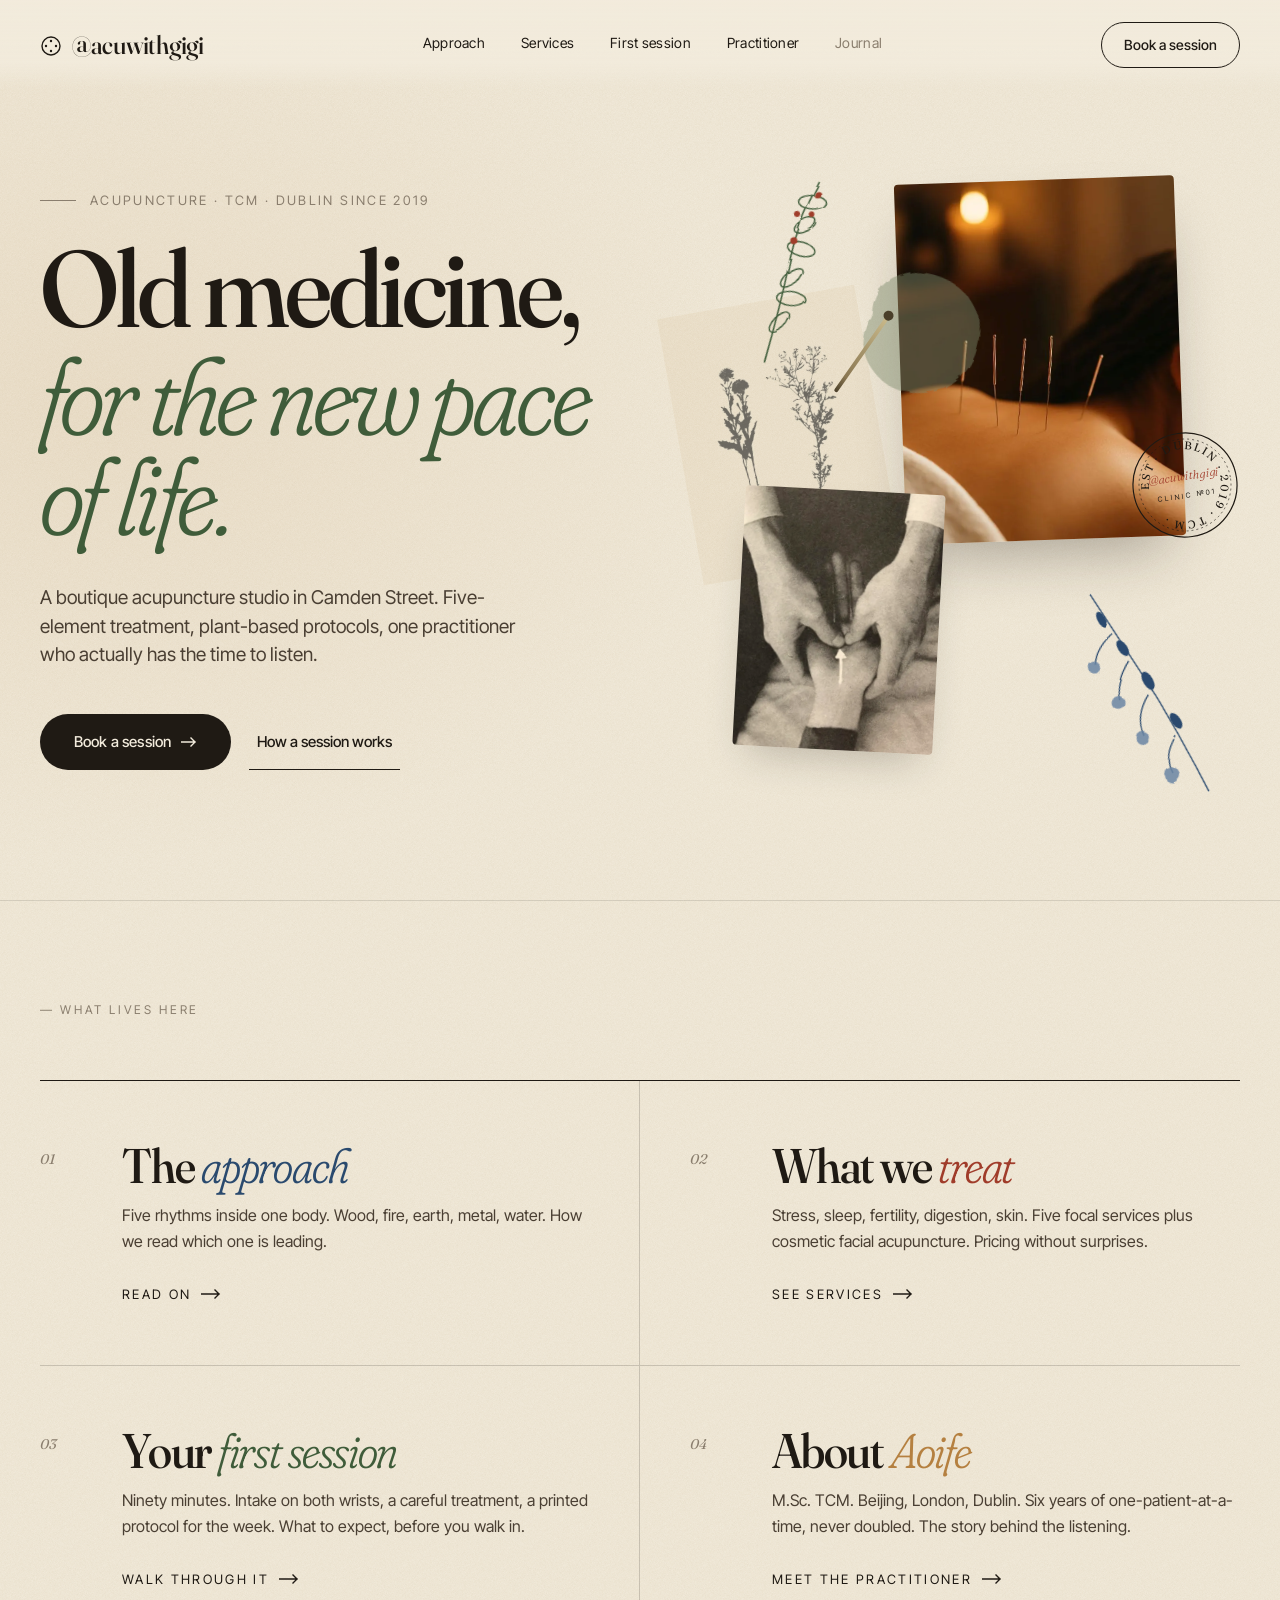
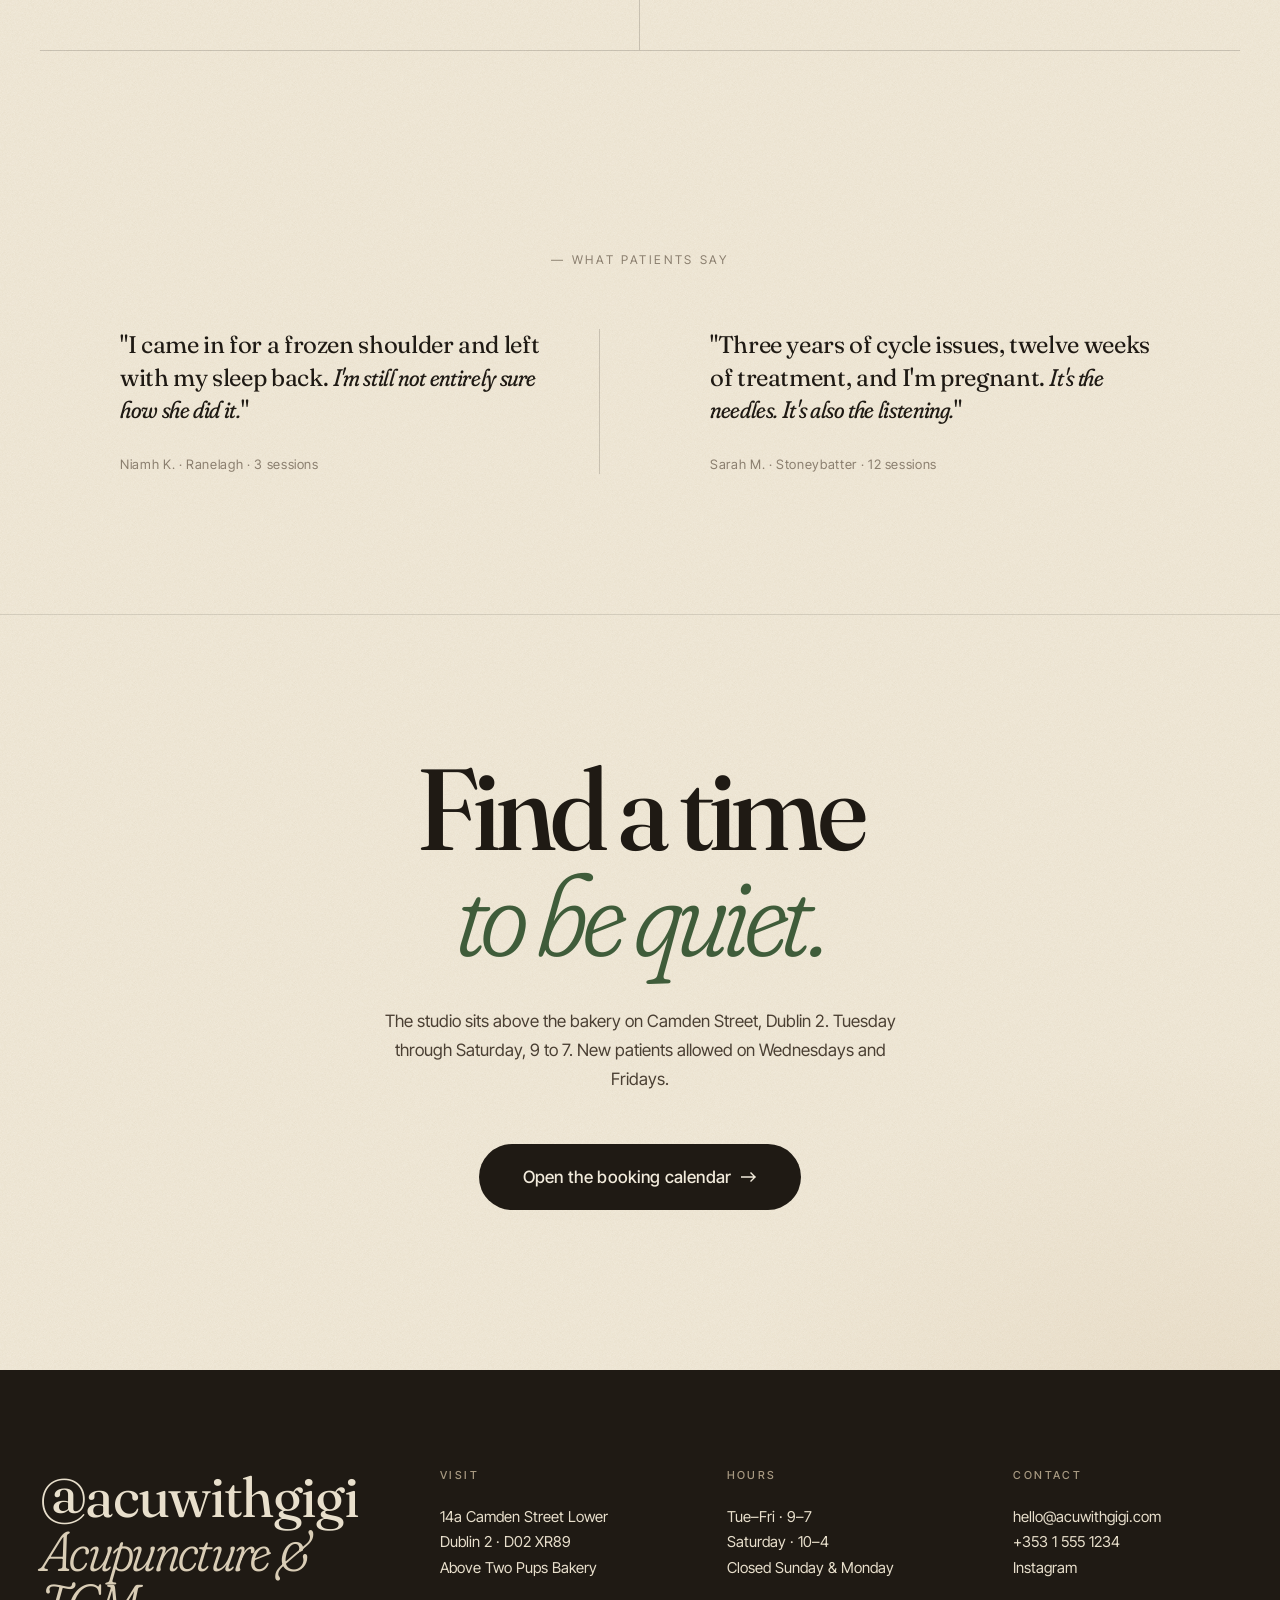
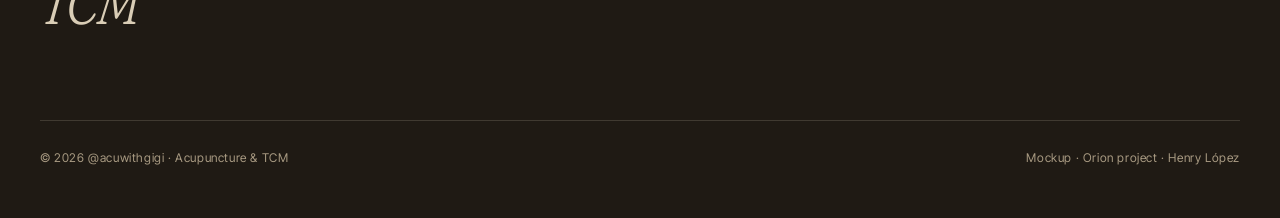
==== index.html @ 0f3b0092 "designed 9:16 reels for home: 10 composed slides (image-led hero, 1:1 stat, approach, 2 services, te" ====
<!DOCTYPE html>
<html lang="en">
<head>
<meta charset="UTF-8">
<meta name="viewport" content="width=device-width, initial-scale=1.0">
<title>@acuwithgigi — Acupuncture in Dublin</title>
<link rel="preconnect" href="https://fonts.googleapis.com">
<link rel="preconnect" href="https://fonts.gstatic.com" crossorigin>
<link href="https://fonts.googleapis.com/css2?family=Fraunces:ital,opsz,wght,SOFT@0,9..144,300..900,0..100;1,9..144,300..900,0..100&family=Inter+Tight:wght@300;400;500;600&display=swap" rel="stylesheet">
<link rel="stylesheet" href="styles.css">
<link rel="preload" as="image" href="img/hero-needles.jpg" fetchpriority="high">

<!-- SEO -->
<meta name="description" content="Boutique acupuncture and Traditional Chinese Medicine in Camden Street, Dublin 2. Five-element treatment, plant-based protocols, one practitioner. €110 first intake, €85 follow-up.">
<link rel="canonical" href="https://henrylopez-del.github.io/orion-acupuncture/">
<meta name="robots" content="index, follow, max-image-preview:large">
<meta name="author" content="Aoife Gallagher, M.Sc. TCM">
<meta name="theme-color" content="#F2EBDC">
<link rel="icon" type="image/svg+xml" href="favicon.svg">
<link rel="apple-touch-icon" href="favicon.svg">

<!-- Open Graph -->
<meta property="og:type" content="website">
<meta property="og:url" content="https://henrylopez-del.github.io/orion-acupuncture/">
<meta property="og:title" content="@acuwithgigi — Acupuncture in Dublin">
<meta property="og:description" content="Old medicine for the new pace of life. A boutique TCM studio in Camden Street, Dublin 2.">
<meta property="og:image" content="https://henrylopez-del.github.io/orion-acupuncture/img/hero-needles.jpg">
<meta property="og:image:alt" content="Acupuncture needles in a back, warm candlelight, Dublin studio">
<meta property="og:site_name" content="@acuwithgigi — Acupuncture & TCM Dublin">
<meta property="og:locale" content="en_IE">

<!-- Twitter -->
<meta name="twitter:card" content="summary_large_image">
<meta name="twitter:title" content="@acuwithgigi — Acupuncture in Dublin">
<meta name="twitter:description" content="Old medicine for the new pace of life. A boutique TCM studio in Camden Street, Dublin 2.">
<meta name="twitter:image" content="https://henrylopez-del.github.io/orion-acupuncture/img/hero-needles.jpg">

<!-- Geo -->
<meta name="geo.region" content="IE-L">
<meta name="geo.placename" content="Dublin, Ireland">
<meta name="geo.position" content="53.3346;-6.2654">
<meta name="ICBM" content="53.3346, -6.2654">

<!-- Structured Data: LocalBusiness -->
<script type="application/ld+json">
{"@context":"https://schema.org","@type":["MedicalBusiness","HealthAndBeautyBusiness"],"@id":"https://henrylopez-del.github.io/orion-acupuncture/#business","name":"@acuwithgigi — Acupuncture & TCM","alternateName":["acuwithgigi","Orion Acupuncture"],"description":"Boutique acupuncture and Traditional Chinese Medicine studio in Camden Street, Dublin 2. Five-element treatment, plant-based protocols, one practitioner.","url":"https://henrylopez-del.github.io/orion-acupuncture/","logo":"https://henrylopez-del.github.io/orion-acupuncture/favicon.svg","image":["https://henrylopez-del.github.io/orion-acupuncture/img/hero-needles.jpg","https://henrylopez-del.github.io/orion-acupuncture/img/hero-hands.jpg"],"telephone":"+35315551234","email":"hello@acuwithgigi.com","priceRange":"€€","currenciesAccepted":"EUR","paymentAccepted":["Cash","Credit Card","Insurance"],"medicalSpecialty":["Acupuncture","TraditionalChineseMedicine"],"address":{"@type":"PostalAddress","streetAddress":"14a Camden Street Lower","addressLocality":"Dublin","postalCode":"D02 XR89","addressRegion":"Leinster","addressCountry":"IE"},"geo":{"@type":"GeoCoordinates","latitude":53.3346,"longitude":-6.2654},"hasMap":"https://www.google.com/maps/place/Camden+Street+Lower,+Dublin/@53.3346,-6.2654,17z","areaServed":[{"@type":"City","name":"Dublin"},{"@type":"AdministrativeArea","name":"County Dublin"},{"@type":"Country","name":"Ireland"}],"openingHoursSpecification":[{"@type":"OpeningHoursSpecification","dayOfWeek":["Tuesday","Wednesday","Thursday","Friday"],"opens":"09:00","closes":"19:00"},{"@type":"OpeningHoursSpecification","dayOfWeek":"Saturday","opens":"10:00","closes":"16:00"}],"founder":{"@type":"Person","name":"Aoife Gallagher","jobTitle":"Acupuncturist","honorificSuffix":"M.Sc. TCM"},"employee":{"@type":"Person","name":"Aoife Gallagher","honorificSuffix":"M.Sc. TCM"},"sameAs":["https://instagram.com/acuwithgigi"],"potentialAction":{"@type":"ReserveAction","target":"https://henrylopez-del.github.io/orion-acupuncture/book.html","name":"Book a session"},"hasOfferCatalog":{"@type":"OfferCatalog","name":"Acupuncture services","itemListElement":[{"@type":"Offer","itemOffered":{"@type":"Service","name":"First intake (90 min)","serviceType":"Acupuncture intake"},"price":"110","priceCurrency":"EUR"},{"@type":"Offer","itemOffered":{"@type":"Service","name":"Follow-up acupuncture (45 min)","serviceType":"Acupuncture"},"price":"85","priceCurrency":"EUR"},{"@type":"Offer","itemOffered":{"@type":"Service","name":"Fertility support (60 min)","serviceType":"Acupuncture - fertility"},"price":"95","priceCurrency":"EUR"},{"@type":"Offer","itemOffered":{"@type":"Service","name":"Facial rejuvenation (75 min)","serviceType":"Cosmetic acupuncture"},"price":"120","priceCurrency":"EUR"}]},"knowsLanguage":["en","ga","zh"]}
</script>

<!-- Structured Data: WebSite -->
<script type="application/ld+json">
{"@context":"https://schema.org","@type":"WebSite","@id":"https://henrylopez-del.github.io/orion-acupuncture/#website","url":"https://henrylopez-del.github.io/orion-acupuncture/","name":"@acuwithgigi","publisher":{"@id":"https://henrylopez-del.github.io/orion-acupuncture/#business"},"inLanguage":"en-IE"}
</script>
</head>
<body>

<svg width="0" height="0" style="position:absolute">
  <defs>
    <filter id="rough">
      <feTurbulence type="fractalNoise" baseFrequency="0.04" numOctaves="2" seed="2"/>
      <feDisplacementMap in="SourceGraphic" scale="3"/>
    </filter>
    <filter id="paint">
      <feTurbulence type="fractalNoise" baseFrequency="0.06" numOctaves="2" seed="5"/>
      <feDisplacementMap in="SourceGraphic" scale="5"/>
    </filter>
  </defs>
</svg>

<nav class="top">
  <a href="index.html" class="brand">
    <svg class="brand-mark" viewBox="0 0 22 22">
      <circle cx="11" cy="11" r="9" fill="none" stroke="#1F1A14" stroke-width="1.4"/>
      <circle cx="11" cy="6" r="1.2" fill="#1F1A14"/>
      <circle cx="16" cy="11" r="1.2" fill="#1F1A14"/>
      <circle cx="11" cy="16" r="1.2" fill="#1F1A14"/>
      <circle cx="6" cy="11" r="1.2" fill="#1F1A14"/>
    </svg>
    @acuwithgigi
  </a>
  <div class="links">
    <a href="approach.html">Approach</a>
    <a href="services.html">Services</a>
    <a href="first-session.html">First session</a>
    <a href="practitioner.html">Practitioner</a>
    <a href="#" class="muted">Journal</a>
  </div>
  <a href="book.html" class="btn-book">Book a session</a>
</nav>


<div class="tiktok-container">

<!-- =============================================
     MOBILE REELS: designed 9:16 slides
     ============================================= -->
<div class="reels-mobile">

  <!-- Reel 1 · Hero image-led -->
  <section class="reel reel-image" style="background-image: url('img/hero-needles.webp');">
    <div class="reel-meta">Acupuncture · TCM · Dublin</div>
    <h1>Old medicine, <em>for the new pace of life.</em></h1>
    <p>A boutique acupuncture studio in Camden Street. One practitioner, one patient at a time.</p>
    <a href="book.html" class="reel-cta">Book a session
      <svg width="14" height="10" viewBox="0 0 14 10"><path d="M0 5h12M8 1l4 4-4 4" stroke="currentColor" stroke-width="1.4" fill="none" stroke-linecap="square"/></svg>
    </a>
    <div class="reel-hint">⌄</div>
  </section>

  <!-- Reel 2 · Promise stat -->
  <section class="reel reel-paper center reel-stat">
    <div class="reel-meta">— The promise</div>
    <div class="stat-num">1:1</div>
    <h2>One patient. <em>One room. One practitioner.</em></h2>
    <p>Forty-five minutes per session, never doubled. Never overbooked.</p>
    <div class="reel-hint">⌄</div>
  </section>

  <!-- Reel 3 · Approach intro -->
  <section class="reel reel-paper center">
    <div class="reel-meta">— The approach</div>
    <h2>Five rhythms <em>inside one body.</em></h2>
    <p>Wood, fire, earth, metal, water. We listen for which one is leading, then choose the points that move it back.</p>
    <a href="approach.html" class="reel-link">Read the approach
      <svg width="14" height="10" viewBox="0 0 14 10"><path d="M0 5h12M8 1l4 4-4 4" stroke="currentColor" stroke-width="1.4" fill="none" stroke-linecap="square"/></svg>
    </a>
    <div class="reel-hint">⌄</div>
  </section>

  <!-- Reel 4 · Service Wood -->
  <section class="reel reel-service wood">
    <svg class="svc-icon" viewBox="0 0 100 100">
      <g stroke="#3F5C3A" stroke-width="1.6" fill="none">
        <path d="M50 92 L50 30"/>
        <path d="M50 65 Q35 55 25 60"/>
        <path d="M50 52 Q68 42 78 48"/>
        <path d="M50 40 Q35 30 28 22"/>
      </g>
      <g fill="#3F5C3A" opacity="0.85">
        <ellipse cx="28" cy="60" rx="11" ry="5" transform="rotate(-20 28 60)"/>
        <ellipse cx="76" cy="48" rx="12" ry="6" transform="rotate(25 76 48)"/>
        <ellipse cx="28" cy="20" rx="10" ry="5" transform="rotate(-35 28 20)"/>
      </g>
    </svg>
    <div class="reel-meta">Wood · Liver Qi</div>
    <h2>Stress & sleep, <em>unstuck.</em></h2>
    <p>When the liver's qi is stuck, the whole week feels stuck. We unblock it through scalp, hands, and the inside of the calves.</p>
    <a href="services.html" class="reel-link">All services
      <svg width="14" height="10" viewBox="0 0 14 10"><path d="M0 5h12M8 1l4 4-4 4" stroke="currentColor" stroke-width="1.4" fill="none" stroke-linecap="square"/></svg>
    </a>
    <div class="reel-hint">⌄</div>
  </section>

  <!-- Reel 5 · Service Water -->
  <section class="reel reel-service water">
    <svg class="svc-icon" viewBox="0 0 100 100">
      <path d="M5 38 Q22 22 38 38 T70 38 T98 38" stroke="#2A4A6E" stroke-width="3" fill="none" stroke-linecap="round"/>
      <path d="M5 54 Q22 38 38 54 T70 54 T98 54" stroke="#6B85A4" stroke-width="2.6" fill="none" stroke-linecap="round"/>
      <path d="M5 70 Q22 54 38 70 T70 70 T98 70" stroke="#2A4A6E" stroke-width="2.2" fill="none" stroke-linecap="round" opacity="0.55"/>
    </svg>
    <div class="reel-meta">Water · Kidney Essence</div>
    <h2>Cycles & <em>fertility.</em></h2>
    <p>Weekly sessions across three cycles. Basal temperature tracking, printed nourishment protocol. Used by IVF clinics across Dublin.</p>
    <a href="services.html" class="reel-link">All services
      <svg width="14" height="10" viewBox="0 0 14 10"><path d="M0 5h12M8 1l4 4-4 4" stroke="currentColor" stroke-width="1.4" fill="none" stroke-linecap="square"/></svg>
    </a>
    <div class="reel-hint">⌄</div>
  </section>

  <!-- Reel 6 · Testimonial pull-quote -->
  <section class="reel reel-paper reel-quote">
    <div class="reel-meta">— What patients say</div>
    <div class="quote-mark">"</div>
    <blockquote>Three years of cycle issues, twelve weeks of treatment, <em>and I'm pregnant.</em></blockquote>
    <div class="attribution">Sarah M. · Stoneybatter · 12 sessions</div>
    <div class="reel-hint">⌄</div>
  </section>

  <!-- Reel 7 · Studio image -->
  <section class="reel reel-image" style="background-image: url('img/treatment-room.webp');">
    <div class="reel-meta">The studio</div>
    <h2>Camden Street, <em>Dublin 2.</em></h2>
    <p>One room. Warm light. Soft linen. The room is part of the treatment.</p>
    <a href="first-session.html" class="reel-cta">What to expect
      <svg width="14" height="10" viewBox="0 0 14 10"><path d="M0 5h12M8 1l4 4-4 4" stroke="currentColor" stroke-width="1.4" fill="none" stroke-linecap="square"/></svg>
    </a>
    <div class="reel-hint">⌄</div>
  </section>

  <!-- Reel 8 · Practitioner -->
  <section class="reel reel-image" style="background-image: url('img/hero-hands.webp');">
    <div class="reel-meta">The practitioner</div>
    <h2>Aoife Gallagher, <em>M.Sc. TCM.</em></h2>
    <p>Beijing, London, Dublin. Practising since 2019. A background in nursing before all of it.</p>
    <a href="practitioner.html" class="reel-cta">Meet Aoife
      <svg width="14" height="10" viewBox="0 0 14 10"><path d="M0 5h12M8 1l4 4-4 4" stroke="currentColor" stroke-width="1.4" fill="none" stroke-linecap="square"/></svg>
    </a>
    <div class="reel-hint">⌄</div>
  </section>

  <!-- Reel 9 · Book CTA -->
  <section class="reel reel-paper reel-book">
    <div class="reel-meta">Book</div>
    <h2>Find a time <em>to be quiet.</em></h2>
    <p>New patients on Wednesdays and Fridays. Reply within 24 hours.</p>
    <a href="book.html" class="reel-cta">Open the booking
      <svg width="14" height="10" viewBox="0 0 14 10"><path d="M0 5h12M8 1l4 4-4 4" stroke="currentColor" stroke-width="1.4" fill="none" stroke-linecap="square"/></svg>
    </a>
    <div class="reel-hint">⌄</div>
  </section>

  <!-- Reel 10 · Footer info -->
  <section class="reel reel-footer">
    <div>
      <div class="reel-meta">@acuwithgigi</div>
      <h2>Acupuncture <em>& TCM.</em></h2>
    </div>
    <div class="foot-info">
      <strong>Visit</strong>
      14a Camden Street Lower<br>Dublin 2 · D02 XR89
      <strong>Hours</strong>
      Tue–Fri 9–7 · Sat 10–4
      <strong>Contact</strong>
      hello@acuwithgigi.com<br>+353 1 555 1234
      <div class="foot-credit">© 2026 @acuwithgigi · Mockup · Orion project</div>
    </div>
  </section>

</div>
<!-- =============================================
     DESKTOP FLOW: original sections
     ============================================= -->
<div class="desktop-flow">

<!-- HERO -->
<section class="hero">
  <div class="wrap">
    <div class="hero-grid">
      <div class="hero-text">
        <div class="hero-eyebrow">Acupuncture · TCM · Dublin since 2019</div>
        <h1>
          Old medicine,
          <span class="line2">for the new pace of life.</span>
        </h1>
        <p class="hero-sub">A boutique acupuncture studio in Camden Street. Five-element treatment, plant-based protocols, one practitioner who actually has the time to listen.</p>
        <div class="hero-ctas">
          <a href="book.html" class="btn-primary">
            Book a session
            <svg width="16" height="10" viewBox="0 0 16 10"><path d="M0 5h14M10 1l4 4-4 4" stroke="currentColor" stroke-width="1.4" fill="none" stroke-linecap="square"/></svg>
          </a>
          <a href="first-session.html" class="btn-ghost">How a session works</a>
        </div>
      </div>

      <div class="collage">
        <div class="deco-img pressed-flowers" style="top: 20%; left: -40px; width: 200px; height: 270px; transform: rotate(-10deg); opacity: 0.55;"></div>
        <svg class="botanic-1" viewBox="0 0 180 200">
          <g stroke="#3F5C3A" stroke-width="1.4" fill="none" filter="url(#rough)">
            <path d="M30 190 Q60 140 80 100 Q100 60 130 30" stroke-width="1.6"/>
            <ellipse cx="55" cy="155" rx="13" ry="6" transform="rotate(-30 55 155)"/>
            <ellipse cx="72" cy="135" rx="14" ry="7" transform="rotate(20 72 135)"/>
            <ellipse cx="78" cy="115" rx="13" ry="6" transform="rotate(-25 78 115)"/>
            <ellipse cx="95" cy="90" rx="14" ry="7" transform="rotate(30 95 90)"/>
            <ellipse cx="105" cy="68" rx="12" ry="6" transform="rotate(-15 105 68)"/>
            <ellipse cx="118" cy="48" rx="14" ry="7" transform="rotate(20 118 48)"/>
          </g>
          <g fill="#A03C2A" filter="url(#rough)">
            <circle cx="90" cy="80" r="3.5"/>
            <circle cx="100" cy="55" r="3"/>
            <circle cx="125" cy="42" r="3.5"/>
            <circle cx="115" cy="60" r="2.8"/>
          </g>
        </svg>

        <div class="collage-tile photo-1"></div>
        <div class="needle-1"></div>

        <svg style="position:absolute; top:60px; right:230px; width:180px; height:180px; z-index:2; transform:rotate(15deg)" viewBox="0 0 180 180">
          <g filter="url(#paint)">
            <path d="M40 90 Q30 50 70 35 Q120 25 145 65 Q160 110 130 140 Q90 165 60 145 Q30 125 40 90Z" fill="#7C8A6E" opacity="0.45"/>
          </g>
        </svg>

        <div class="collage-tile photo-2"></div>

        <svg class="stamp" viewBox="0 0 110 110">
          <circle cx="55" cy="55" r="52" fill="none" stroke="#1F1A14" stroke-width="1.2"/>
          <circle cx="55" cy="55" r="46" fill="none" stroke="#1F1A14" stroke-width="0.6" stroke-dasharray="2 3"/>
          <text font-family="Fraunces, serif" font-size="11" fill="#1F1A14" letter-spacing="2">
            <textPath href="#circ" startOffset="0">EST · DUBLIN · 2019 · TCM ·</textPath>
          </text>
          <defs><path id="circ" d="M 55 55 m -36 0 a 36 36 0 1 1 72 0 a 36 36 0 1 1 -72 0"/></defs>
          <text x="55" y="50" text-anchor="middle" font-family="Fraunces, serif" font-style="italic" font-size="12" font-weight="300" fill="#A03C2A">@acuwithgigi</text>
          <text x="55" y="68" text-anchor="middle" font-family="Inter Tight, sans-serif" font-size="7" letter-spacing="2" fill="#1F1A14">CLINIC №01</text>
        </svg>

        <svg class="botanic-2" viewBox="0 0 220 200">
          <g stroke="#2A4A6E" stroke-width="1.3" fill="none" filter="url(#rough)">
            <path d="M20 30 Q60 60 100 90 Q140 120 200 175"/>
            <path d="M55 60 Q45 80 50 95"/>
            <path d="M80 80 Q75 105 85 120"/>
            <path d="M110 105 Q105 130 120 145"/>
            <path d="M150 135 Q145 158 160 170"/>
          </g>
          <g fill="#6B85A4" filter="url(#paint)" opacity="0.85">
            <circle cx="50" cy="98" r="6"/>
            <circle cx="85" cy="123" r="7"/>
            <circle cx="120" cy="148" r="6.5"/>
            <circle cx="160" cy="172" r="7.5"/>
          </g>
          <g fill="#2A4A6E" filter="url(#rough)">
            <ellipse cx="40" cy="50" rx="8" ry="4" transform="rotate(40 40 50)"/>
            <ellipse cx="70" cy="70" rx="9" ry="4.5" transform="rotate(35 70 70)"/>
            <ellipse cx="105" cy="92" rx="10" ry="5" transform="rotate(40 105 92)"/>
            <ellipse cx="145" cy="120" rx="9" ry="4.5" transform="rotate(35 145 120)"/>
          </g>
        </svg>
      </div>
    </div>
  </div>
</section>

<!-- SECTION TEASERS -->
<section class="teasers">
  <div class="wrap">
    <div class="teaser-label">— What lives here</div>
    <div class="teaser-grid">

      <a href="approach.html" class="teaser">
        <div class="teaser-num">01</div>
        <div class="teaser-body">
          <h3 class="teaser-title">The <em>approach</em></h3>
          <p class="teaser-desc">Five rhythms inside one body. Wood, fire, earth, metal, water. How we read which one is leading.</p>
          <span class="teaser-link">Read on <svg class="teaser-arrow" width="20" height="10" viewBox="0 0 20 10"><path d="M0 5h18M14 1l4 4-4 4" stroke="currentColor" stroke-width="1.4" fill="none" stroke-linecap="square"/></svg></span>
        </div>
      </a>

      <a href="services.html" class="teaser">
        <div class="teaser-num">02</div>
        <div class="teaser-body">
          <h3 class="teaser-title">What we <em>treat</em></h3>
          <p class="teaser-desc">Stress, sleep, fertility, digestion, skin. Five focal services plus cosmetic facial acupuncture. Pricing without surprises.</p>
          <span class="teaser-link">See services <svg class="teaser-arrow" width="20" height="10" viewBox="0 0 20 10"><path d="M0 5h18M14 1l4 4-4 4" stroke="currentColor" stroke-width="1.4" fill="none" stroke-linecap="square"/></svg></span>
        </div>
      </a>

      <a href="first-session.html" class="teaser">
        <div class="teaser-num">03</div>
        <div class="teaser-body">
          <h3 class="teaser-title">Your <em>first session</em></h3>
          <p class="teaser-desc">Ninety minutes. Intake on both wrists, a careful treatment, a printed protocol for the week. What to expect, before you walk in.</p>
          <span class="teaser-link">Walk through it <svg class="teaser-arrow" width="20" height="10" viewBox="0 0 20 10"><path d="M0 5h18M14 1l4 4-4 4" stroke="currentColor" stroke-width="1.4" fill="none" stroke-linecap="square"/></svg></span>
        </div>
      </a>

      <a href="practitioner.html" class="teaser">
        <div class="teaser-num">04</div>
        <div class="teaser-body">
          <h3 class="teaser-title">About <em>Aoife</em></h3>
          <p class="teaser-desc">M.Sc. TCM. Beijing, London, Dublin. Six years of one-patient-at-a-time, never doubled. The story behind the listening.</p>
          <span class="teaser-link">Meet the practitioner <svg class="teaser-arrow" width="20" height="10" viewBox="0 0 20 10"><path d="M0 5h18M14 1l4 4-4 4" stroke="currentColor" stroke-width="1.4" fill="none" stroke-linecap="square"/></svg></span>
        </div>
      </a>

    </div>
  </div>
</section>

<!-- TESTIMONIALS -->
<section class="testimonials">
  <div class="wrap">
    <div class="test-label">— What patients say</div>
    <div class="test-grid">
      <div class="test-card">
        <p class="test-quote">"I came in for a frozen shoulder and left with my sleep back. <em>I'm still not entirely sure how she did it.</em>"</p>
        <p class="test-attr">Niamh K. · Ranelagh · 3 sessions</p>
      </div>
      <div class="test-card">
        <p class="test-quote">"Three years of cycle issues, twelve weeks of treatment, and I'm pregnant. <em>It's the needles. It's also the listening.</em>"</p>
        <p class="test-attr">Sarah M. · Stoneybatter · 12 sessions</p>
      </div>
    </div>
  </div>
</section>

<!-- BOOK -->
<section class="book with-border">
  <div class="wrap">
    <h2>
      Find a time
      <em>to be quiet.</em>
    </h2>
    <p class="book-details">The studio sits above the bakery on Camden Street, Dublin 2. Tuesday through Saturday, 9 to 7. New patients allowed on Wednesdays and Fridays.</p>
    <a href="book.html" class="btn-primary">
      Open the booking calendar
      <svg width="16" height="10" viewBox="0 0 16 10"><path d="M0 5h14M10 1l4 4-4 4" stroke="currentColor" stroke-width="1.4" fill="none" stroke-linecap="square"/></svg>
    </a>
  </div>
</section>

<!-- FOOTER -->
<footer>
  <div class="wrap">
    <div class="foot-grid">
      <div class="foot-brand">
        @acuwithgigi
        <em>Acupuncture & TCM</em>
      </div>
      <div class="foot-col">
        <h4>Visit</h4>
        <p>14a Camden Street Lower<br>Dublin 2 · D02 XR89<br>Above Two Pups Bakery</p>
      </div>
      <div class="foot-col">
        <h4>Hours</h4>
        <p>Tue–Fri · 9–7<br>Saturday · 10–4<br>Closed Sunday & Monday</p>
      </div>
      <div class="foot-col">
        <h4>Contact</h4>
        <a href="mailto:hello@acuwithgigi.com">hello@acuwithgigi.com</a>
        <a href="tel:+353015551234">+353 1 555 1234</a>
        <a href="#">Instagram</a>
      </div>
    </div>
    <div class="foot-bottom">
      <span>© 2026 @acuwithgigi · Acupuncture & TCM</span>
      <span>Mockup · Orion project · Henry López</span>
    </div>
  </div>
</footer>

</div><!-- /.desktop-flow -->
</div><!-- /.tiktok-container -->
<div class="nav-dots" aria-hidden="true"></div>

<script src="reels.js" defer></script>
</body>
</html>
---- styles.css ----
:root {
  --paper: #F2EBDC;
  --paper-deep: #E8DFCC;
  --ink: #1F1A14;
  --text: #4A3F33;
  --muted: #8A7E6E;
  --wood: #3F5C3A;
  --wood-soft: #7C8A6E;
  --fire: #A03C2A;
  --fire-soft: #C9745E;
  --earth: #B58040;
  --earth-soft: #D4A872;
  --metal: #D9CDB6;
  --metal-deep: #A89A82;
  --water: #2A4A6E;
  --water-soft: #6B85A4;
  --line: #2F261C;
  --serif: 'Fraunces', 'Georgia', serif;
  --sans: 'Inter Tight', system-ui, sans-serif;
}

* { box-sizing: border-box; margin: 0; padding: 0; }
html { scroll-behavior: smooth; }

body {
  font-family: var(--sans);
  font-weight: 400;
  color: var(--text);
  background-color: var(--paper);
  background-image:
    radial-gradient(ellipse 1000px 700px at 8% 12%, rgba(181,128,64,0.10), transparent 65%),
    radial-gradient(ellipse 800px 600px at 95% 88%, rgba(168,123,67,0.08), transparent 60%),
    url("data:image/svg+xml,%3Csvg viewBox='0 0 400 400' xmlns='http://www.w3.org/2000/svg'%3E%3Cfilter id='nm'%3E%3CfeTurbulence type='fractalNoise' baseFrequency='1.2' numOctaves='2' stitchTiles='stitch' seed='4'/%3E%3CfeColorMatrix values='0 0 0 0 0.6 0 0 0 0 0.5 0 0 0 0 0.32 0 0 0 0.25 0'/%3E%3C/filter%3E%3Crect width='100%25' height='100%25' filter='url(%23nm)'/%3E%3C/svg%3E");
  background-attachment: scroll, scroll, scroll;
  background-size: 100% 100%, 100% 100%, 300px 300px;
  background-repeat: no-repeat, no-repeat, repeat;
  line-height: 1.55;
  font-size: 16px;
  overflow-x: hidden;
}

h1, h2, h3, h4 {
  font-family: var(--serif);
  font-variation-settings: "opsz" 144, "SOFT" 30;
  color: var(--ink);
  font-weight: 500;
  line-height: 1.02;
  letter-spacing: -0.02em;
}

.italic-serif {
  font-style: italic;
  font-variation-settings: "opsz" 144, "SOFT" 80;
  font-weight: 400;
}

p { color: var(--text); }
a { color: inherit; text-decoration: none; }

.wrap {
  width: 100%;
  max-width: 1340px;
  margin: 0 auto;
  padding: 0 40px;
}

/* ============ NAV ============ */
nav.top {
  position: fixed;
  top: 0; left: 0; right: 0;
  z-index: 100;
  padding: 22px 40px;
  display: flex;
  justify-content: space-between;
  align-items: center;
  background: linear-gradient(to bottom, rgba(242,235,220,0.96) 0%, rgba(242,235,220,0.88) 70%, rgba(242,235,220,0) 100%);
}
.brand {
  font-family: var(--serif);
  font-variation-settings: "opsz" 144, "SOFT" 0;
  font-size: 26px;
  font-weight: 500;
  color: var(--ink);
  letter-spacing: -0.01em;
  display: flex;
  align-items: center;
  gap: 10px;
}
.brand-mark { width: 22px; height: 22px; display: inline-block; position: relative; top: 1px; }

nav.top .links {
  display: flex;
  gap: 36px;
  font-size: 14px;
  font-weight: 400;
  letter-spacing: 0.02em;
  color: var(--ink);
}
nav.top .links a { position: relative; padding-bottom: 4px; transition: color 0.2s ease; }
nav.top .links a:hover { color: var(--wood); }
nav.top .links a.active { color: var(--wood); }
nav.top .links a.active::after {
  content: ""; position: absolute; bottom: 0; left: 0; right: 0;
  height: 1px; background: var(--wood);
}
nav.top .links a.muted { color: var(--muted); }

.btn-book {
  font-family: var(--sans);
  font-size: 14px;
  font-weight: 500;
  padding: 11px 22px;
  border: 1px solid var(--ink);
  border-radius: 999px;
  color: var(--ink);
  transition: all 0.2s ease;
}
.btn-book:hover { background: var(--ink); color: var(--paper); }

.btn-primary {
  background: var(--ink);
  color: var(--paper);
  padding: 16px 34px;
  border-radius: 999px;
  font-size: 15px;
  font-weight: 500;
  letter-spacing: 0.01em;
  transition: all 0.25s ease;
  display: inline-flex;
  align-items: center;
  gap: 10px;
}
.btn-primary:hover { background: var(--wood); transform: translateX(2px); }
.btn-ghost {
  color: var(--ink);
  padding: 16px 8px;
  font-size: 15px;
  font-weight: 500;
  border-bottom: 1px solid var(--ink);
  transition: opacity 0.2s ease;
}
.btn-ghost:hover { opacity: 0.6; }

/* ============ HERO (homepage) ============ */
.hero {
  position: relative;
  padding: 180px 0 120px;
  overflow: hidden;
}
.hero-grid {
  display: grid;
  grid-template-columns: 1.15fr 1fr;
  gap: 80px;
  align-items: center;
  position: relative;
}
.hero-eyebrow {
  font-family: var(--sans);
  font-size: 13px;
  text-transform: uppercase;
  letter-spacing: 0.18em;
  color: var(--muted);
  margin-bottom: 28px;
  display: flex;
  align-items: center;
  gap: 14px;
}
.hero-eyebrow::before {
  content: ""; display: inline-block;
  width: 36px; height: 1px;
  background: var(--muted);
}
.hero h1 {
  font-size: clamp(58px, 8.5vw, 134px);
  line-height: 0.92;
  letter-spacing: -0.035em;
  margin-bottom: 38px;
}
.hero h1 .line2 {
  display: block;
  margin-top: 8px;
  font-style: italic;
  font-variation-settings: "opsz" 144, "SOFT" 100, "WONK" 1;
  font-weight: 300;
  color: var(--wood);
}
.hero-sub {
  font-size: 19px;
  line-height: 1.5;
  max-width: 510px;
  margin-bottom: 44px;
  color: var(--text);
}
.hero-ctas { display: flex; gap: 18px; align-items: center; }

/* Hero collage */
.collage { position: relative; height: 600px; width: 100%; }
.collage-tile { position: absolute; border-radius: 4px; }
.collage .photo-1 {
  width: 280px; height: 360px; top: 0; right: 60px;
  background-image: url('img/hero-needles.webp');
  background-size: cover; background-position: center;
  transform: rotate(-2deg);
  box-shadow: 0 30px 60px -20px rgba(31,26,20,0.35);
  overflow: hidden;
}
.collage .photo-2 {
  width: 200px; height: 260px; bottom: 30px; left: 20px;
  background-image: url('img/hero-hands.webp');
  background-size: cover; background-position: center;
  transform: rotate(3deg);
  box-shadow: 0 20px 40px -15px rgba(31,26,20,0.25);
  overflow: hidden;
  filter: sepia(0.15) contrast(1.05);
}
.collage .botanic-1 {
  position: absolute; top: -20px; left: -10px;
  width: 180px; transform: rotate(-15deg); z-index: 3;
}
.collage .botanic-2 {
  position: absolute; bottom: -10px; right: -20px;
  width: 220px; transform: rotate(20deg); z-index: 3;
}
.collage .stamp {
  position: absolute; top: 250px; right: 0;
  width: 110px; height: 110px; z-index: 4;
  transform: rotate(-8deg);
}
.collage .needle-1 {
  position: absolute; top: 130px; left: 140px;
  width: 4px; height: 90px;
  background: linear-gradient(to bottom, #C9B98A 0%, #8A7752 80%, #4A3F2A 100%);
  transform: rotate(35deg); z-index: 5; border-radius: 2px;
}
.collage .needle-1::before {
  content: ""; position: absolute;
  top: -8px; left: -3px;
  width: 10px; height: 10px;
  background: #4A3F2A; border-radius: 50%;
}

/* ============ PAGE HERO (inner pages) ============ */
.page-hero {
  padding: 170px 0 80px;
  position: relative;
  border-bottom: 1px solid rgba(31,26,20,0.12);
}
.page-hero .crumb {
  font-family: var(--sans);
  font-size: 12px;
  text-transform: uppercase;
  letter-spacing: 0.22em;
  color: var(--muted);
  margin-bottom: 28px;
  display: flex;
  align-items: center;
  gap: 12px;
}
.page-hero .crumb a { color: var(--muted); transition: color 0.2s; }
.page-hero .crumb a:hover { color: var(--ink); }
.page-hero .crumb-sep { color: var(--muted); opacity: 0.5; }
.page-hero h1 {
  font-size: clamp(56px, 8vw, 124px);
  line-height: 0.95;
  letter-spacing: -0.035em;
  max-width: 1100px;
  margin-bottom: 36px;
}
.page-hero h1 em {
  font-style: italic;
  font-variation-settings: "opsz" 144, "SOFT" 100, "WONK" 1;
  font-weight: 300;
}
.page-hero h1.wood em { color: var(--wood); }
.page-hero h1.fire em { color: var(--fire); }
.page-hero h1.water em { color: var(--water); }
.page-hero h1.earth em { color: var(--earth); }
.page-hero h1.metal em { color: var(--metal-deep); }
.page-hero .lede {
  font-size: 21px;
  line-height: 1.5;
  max-width: 700px;
  color: var(--text);
  margin-bottom: 32px;
}

/* ============ INNER-PAGE PHOTO + DECO ============ */
.page-hero { position: relative; }
.page-hero .wrap { position: relative; z-index: 2; }
.page-hero-photo {
  position: absolute;
  top: 130px;
  right: 6%;
  width: 250px;
  height: 320px;
  background-size: cover;
  background-position: center;
  border-radius: 4px;
  transform: rotate(-3deg);
  box-shadow: 0 30px 60px -20px rgba(31,26,20,0.35);
  z-index: 1;
}
.page-hero-photo.hands { background-image: url('img/hero-hands.webp'); filter: sepia(0.18) contrast(1.05); }
.page-hero-photo.needles { background-image: url('img/hero-needles.webp'); }
.page-hero-photo.gua-sha { background-image: url('img/gua-sha.webp'); }
.page-hero-photo.small { width: 180px; height: 230px; }
.page-hero-stamp {
  position: absolute;
  top: 380px;
  right: 4%;
  width: 90px;
  height: 90px;
  z-index: 2;
  transform: rotate(8deg);
}
@media (max-width: 980px) {
  .page-hero-photo, .page-hero-stamp { display: none; }
}

.photo-inset {
  margin: 100px 0;
  display: grid;
  grid-template-columns: 1fr 1fr;
  gap: 80px;
  align-items: center;
  position: relative;
}
.photo-inset .img {
  height: 480px;
  background-size: cover;
  background-position: center;
  border-radius: 4px;
  box-shadow: 0 40px 60px -20px rgba(31,26,20,0.3);
  transform: rotate(-1.5deg);
  position: relative;
}
.photo-inset.flip .img { transform: rotate(2deg); }
.photo-inset .img.hands { background-image: url('img/hero-hands.webp'); filter: sepia(0.18) contrast(1.05); }
.photo-inset .img.needles { background-image: url('img/hero-needles.webp'); }
.photo-inset .img.gua-sha { background-image: url('img/gua-sha.webp'); }
.photo-inset .img.thorns { background-image: url('img/thorns.webp'); }
.photo-inset .img.tea-stamps {
  background-image: url('img/tea-stamps.webp');
  background-size: contain;
  background-repeat: no-repeat;
  background-color: var(--paper-deep);
  background-position: center;
}
.photo-inset .img.treatment-room { background-image: url('img/treatment-room.webp'); }
.photo-inset .img.olive-branch { background-image: url('img/olive-branch.webp'); }
.photo-inset .caption-block {
  padding: 20px 0;
}
.photo-inset .quote {
  font-family: var(--serif);
  font-size: clamp(28px, 3.5vw, 42px);
  font-style: italic;
  font-variation-settings: "opsz" 144, "SOFT" 100, "WONK" 1;
  font-weight: 300;
  line-height: 1.18;
  letter-spacing: -0.02em;
  color: var(--ink);
  margin-bottom: 30px;
}
.photo-inset .quote em { font-style: normal; color: var(--wood); }
.photo-inset .small-meta {
  font-family: var(--sans);
  font-size: 12px;
  text-transform: uppercase;
  letter-spacing: 0.22em;
  color: var(--muted);
  margin-top: 16px;
}
@media (max-width: 980px) {
  .photo-inset { grid-template-columns: 1fr; gap: 30px; margin: 60px 0; }
  .photo-inset .img { height: 320px; }
}

/* Free-floating botanical decorations */
.deco {
  position: absolute;
  z-index: 0;
  opacity: 0.55;
  pointer-events: none;
}
.deco-img {
  position: absolute;
  z-index: 0;
  pointer-events: none;
  background-size: cover;
  background-position: center;
  mix-blend-mode: multiply;
  opacity: 0.85;
}
.deco-img.pressed-flowers { background-image: url('img/pressed-flowers.webp'); }
.deco-img.thorns { background-image: url('img/thorns.webp'); }
.deco-img.olive-branch { background-image: url('img/olive-branch.webp'); }
@media (max-width: 980px) {
  .deco, .deco-img { display: none; }
}

/* ============ APPROACH ============ */
.approach { padding: 140px 0 100px; position: relative; }
.approach.with-border { border-top: 1px solid rgba(31,26,20,0.12); }
.approach-grid {
  display: grid;
  grid-template-columns: 0.9fr 1.6fr;
  gap: 100px;
  align-items: start;
}
.approach-label {
  font-family: var(--sans);
  font-size: 12px;
  text-transform: uppercase;
  letter-spacing: 0.22em;
  color: var(--muted);
  margin-bottom: 24px;
}
.approach h2 {
  font-size: clamp(34px, 4vw, 52px);
  letter-spacing: -0.025em;
  line-height: 1.05;
  margin-bottom: 28px;
}
.approach h2 em {
  font-style: italic;
  font-variation-settings: "opsz" 144, "SOFT" 100, "WONK" 1;
  font-weight: 300;
  color: var(--water);
}
.approach-lede {
  font-size: 17px;
  line-height: 1.65;
  max-width: 640px;
  color: var(--text);
}
.approach-lede + .approach-lede { margin-top: 18px; }

/* Five elements row */
.elements {
  margin-top: 90px;
  display: grid;
  grid-template-columns: repeat(5, 1fr);
  gap: 24px;
  position: relative;
}
.element {
  padding: 28px 0 0;
  border-top: 1px solid var(--ink);
  position: relative;
}
.element-num {
  font-family: var(--serif);
  font-style: italic;
  font-size: 13px;
  color: var(--muted);
  font-variation-settings: "opsz" 14;
  margin-bottom: 80px;
}
.element-svg { position: absolute; top: 50px; left: 0; width: 70px; height: 70px; }
.element-name {
  font-family: var(--serif);
  font-size: 26px;
  letter-spacing: -0.02em;
  margin-bottom: 4px;
  font-weight: 500;
}
.element-name em {
  font-style: italic;
  font-variation-settings: "opsz" 144, "SOFT" 100;
}
.element-pair {
  font-family: var(--sans);
  font-size: 13px;
  text-transform: uppercase;
  letter-spacing: 0.15em;
  color: var(--muted);
  margin-bottom: 14px;
}
.element-body {
  font-size: 14px;
  line-height: 1.5;
  color: var(--text);
}
.element.wood .element-name em { color: var(--wood); }
.element.fire .element-name em { color: var(--fire); }
.element.earth .element-name em { color: var(--earth); }
.element.metal .element-name em { color: var(--metal-deep); }
.element.water .element-name em { color: var(--water); }

/* Element detail blocks (approach page) */
.element-detail {
  padding: 80px 0;
  border-bottom: 1px solid rgba(31,26,20,0.12);
  display: grid;
  grid-template-columns: 1fr 1.4fr;
  gap: 80px;
  align-items: start;
}
.element-detail:last-child { border-bottom: none; }
.element-detail .side {
  position: sticky;
  top: 120px;
}
.element-detail .side svg { width: 140px; height: 140px; margin-bottom: 30px; }
.element-detail .side .name {
  font-family: var(--serif);
  font-style: italic;
  font-variation-settings: "opsz" 144, "SOFT" 100, "WONK" 1;
  font-weight: 300;
  font-size: 74px;
  line-height: 0.95;
  letter-spacing: -0.03em;
  margin-bottom: 12px;
}
.element-detail.wood .name { color: var(--wood); }
.element-detail.fire .name { color: var(--fire); }
.element-detail.earth .name { color: var(--earth); }
.element-detail.metal .name { color: var(--metal-deep); }
.element-detail.water .name { color: var(--water); }
.element-detail .side .organs {
  font-family: var(--sans);
  font-size: 13px;
  text-transform: uppercase;
  letter-spacing: 0.18em;
  color: var(--muted);
  margin-bottom: 20px;
}
.element-detail .body h3 {
  font-family: var(--serif);
  font-size: 22px;
  font-weight: 500;
  letter-spacing: -0.015em;
  margin-bottom: 14px;
  margin-top: 36px;
}
.element-detail .body h3:first-child { margin-top: 0; }
.element-detail .body p {
  font-size: 17px;
  line-height: 1.65;
  margin-bottom: 18px;
  max-width: 620px;
}
.element-detail .body ul {
  list-style: none;
  margin-top: 14px;
}
.element-detail .body li {
  font-size: 15px;
  line-height: 1.6;
  padding: 8px 0 8px 20px;
  position: relative;
  border-bottom: 1px solid rgba(31,26,20,0.08);
}
.element-detail .body li::before {
  content: "·"; position: absolute; left: 4px;
  color: var(--muted);
}

/* ============ SERVICES ============ */
.services { padding: 140px 0; position: relative; }
.services-header {
  display: flex;
  justify-content: space-between;
  align-items: flex-end;
  margin-bottom: 70px;
  gap: 60px;
}
.services-header h2 {
  font-size: clamp(40px, 5vw, 64px);
  letter-spacing: -0.03em;
  line-height: 1;
  max-width: 700px;
}
.services-header h2 em {
  font-style: italic;
  font-variation-settings: "opsz" 144, "SOFT" 100, "WONK" 1;
  font-weight: 300;
  color: var(--fire);
}
.services-header .meta {
  font-size: 14px;
  color: var(--muted);
  max-width: 280px;
  line-height: 1.5;
  text-align: right;
}

.service-grid {
  display: grid;
  grid-template-columns: repeat(2, 1fr);
  gap: 0;
  border-top: 1px solid var(--ink);
}
.service-card {
  border-bottom: 1px solid rgba(31,26,20,0.18);
  padding: 56px 0;
  display: grid;
  grid-template-columns: 130px 1fr auto;
  gap: 40px;
  align-items: start;
  position: relative;
  transition: padding 0.3s ease;
}
.service-card:nth-child(odd) { padding-right: 50px; border-right: 1px solid rgba(31,26,20,0.18); }
.service-card:nth-child(even) { padding-left: 50px; }
.service-card:hover { background: rgba(31,26,20,0.025); }
.service-icon { width: 100px; height: 100px; }
.service-info { padding-top: 6px; }
.service-meta {
  font-family: var(--sans);
  font-size: 11px;
  text-transform: uppercase;
  letter-spacing: 0.2em;
  color: var(--muted);
  margin-bottom: 14px;
}
.service-title {
  font-family: var(--serif);
  font-size: 32px;
  line-height: 1.05;
  letter-spacing: -0.02em;
  font-weight: 500;
  margin-bottom: 16px;
  color: var(--ink);
}
.service-desc {
  font-size: 15px;
  line-height: 1.6;
  max-width: 380px;
}
.service-num {
  font-family: var(--serif);
  font-style: italic;
  font-variation-settings: "opsz" 14;
  font-size: 14px;
  color: var(--muted);
  padding-top: 12px;
}
.service-card.wood .service-meta { color: var(--wood); }
.service-card.fire .service-meta { color: var(--fire); }
.service-card.water .service-meta { color: var(--water); }
.service-card.earth .service-meta { color: var(--earth); }
.service-card.metal .service-meta { color: var(--metal-deep); }

/* Pricing table (services page) */
.pricing {
  margin-top: 100px;
  border-top: 1px solid var(--ink);
  padding-top: 60px;
}
.pricing h3 {
  font-family: var(--serif);
  font-size: 36px;
  font-weight: 500;
  margin-bottom: 40px;
  letter-spacing: -0.025em;
}
.pricing-row {
  display: grid;
  grid-template-columns: 1.5fr 2fr 0.6fr;
  gap: 40px;
  padding: 28px 0;
  border-bottom: 1px solid rgba(31,26,20,0.15);
  align-items: baseline;
}
.pricing-name {
  font-family: var(--serif);
  font-size: 22px;
  font-weight: 500;
  letter-spacing: -0.015em;
}
.pricing-desc {
  font-size: 15px;
  line-height: 1.55;
  color: var(--text);
}
.pricing-price {
  font-family: var(--serif);
  font-size: 24px;
  font-weight: 500;
  text-align: right;
  color: var(--ink);
}

/* ============ FIRST SESSION ============ */
.first { padding: 140px 0 160px; position: relative; }
.first.with-border { border-top: 1px solid rgba(31,26,20,0.12); }
.first-intro {
  max-width: 720px;
  margin: 0 auto 100px;
  text-align: center;
}
.first-intro .label {
  font-family: var(--sans);
  font-size: 12px;
  text-transform: uppercase;
  letter-spacing: 0.25em;
  color: var(--muted);
  margin-bottom: 24px;
}
.first-intro h2 {
  font-size: clamp(40px, 5.5vw, 76px);
  line-height: 1;
  letter-spacing: -0.035em;
}
.first-intro h2 em {
  font-style: italic;
  font-variation-settings: "opsz" 144, "SOFT" 100, "WONK" 1;
  font-weight: 300;
}
.steps {
  display: grid;
  grid-template-columns: repeat(3, 1fr);
  gap: 60px;
  margin-top: 80px;
  align-items: start;
}
.step-card { position: relative; }
.step-num {
  font-family: var(--serif);
  font-style: italic;
  font-variation-settings: "opsz" 144, "SOFT" 100, "WONK" 1;
  font-size: 96px;
  font-weight: 300;
  line-height: 1;
  color: var(--wood-soft);
  margin-bottom: 30px;
  letter-spacing: -0.05em;
}
.step-title {
  font-family: var(--serif);
  font-size: 24px;
  font-weight: 500;
  margin-bottom: 14px;
  letter-spacing: -0.015em;
}
.step-text {
  font-size: 15px;
  line-height: 1.65;
  max-width: 340px;
}

/* Long-form notes (first-session page) */
.notes {
  margin-top: 140px;
  padding-top: 80px;
  border-top: 1px solid rgba(31,26,20,0.18);
  display: grid;
  grid-template-columns: 0.7fr 1.3fr;
  gap: 100px;
}
.notes h2 {
  font-family: var(--serif);
  font-size: clamp(34px, 4.5vw, 56px);
  letter-spacing: -0.03em;
  line-height: 1;
  font-weight: 500;
}
.notes h2 em {
  font-style: italic;
  font-variation-settings: "opsz" 144, "SOFT" 100, "WONK" 1;
  font-weight: 300;
  color: var(--fire);
}
.notes .note-block { margin-bottom: 50px; }
.notes .note-block h3 {
  font-family: var(--serif);
  font-size: 22px;
  font-weight: 500;
  margin-bottom: 12px;
  letter-spacing: -0.015em;
}
.notes .note-block p {
  font-size: 16px;
  line-height: 1.65;
  max-width: 580px;
}

/* ============ PRACTITIONER ============ */
.practitioner {
  padding: 140px 0;
  background: var(--paper-deep);
  background-image: url("data:image/svg+xml,%3Csvg viewBox='0 0 400 400' xmlns='http://www.w3.org/2000/svg'%3E%3Cfilter id='n2'%3E%3CfeTurbulence type='fractalNoise' baseFrequency='0.95' numOctaves='2' stitchTiles='stitch'/%3E%3CfeColorMatrix values='0 0 0 0 0.88 0 0 0 0 0.81 0 0 0 0 0.68 0 0 0 0.18 0'/%3E%3C/filter%3E%3Crect width='100%25' height='100%25' filter='url(%23n2)'/%3E%3C/svg%3E");
  position: relative;
}
.practitioner.with-border { border-top: 1px solid rgba(31,26,20,0.12); }
.prac-grid {
  display: grid;
  grid-template-columns: 1fr 1.2fr;
  gap: 90px;
  align-items: center;
}
.portrait-block { position: relative; height: 580px; }
.portrait {
  width: 100%; height: 100%;
  background: linear-gradient(160deg, #C9B89A 0%, #8A7560 60%, #4A3F33 100%);
  background-image:
    radial-gradient(ellipse at 50% 30%, rgba(232,213,180,0.7), transparent 55%),
    radial-gradient(ellipse at 40% 70%, rgba(31,26,20,0.3), transparent 60%);
  border-radius: 2px;
  transform: rotate(-1.5deg);
  position: relative;
  overflow: hidden;
  box-shadow: 0 40px 70px -25px rgba(31,26,20,0.35);
}
.portrait::after {
  content: "Practitioner portrait · replace with photo";
  position: absolute;
  bottom: 16px; left: 18px;
  font-size: 11px;
  text-transform: uppercase;
  letter-spacing: 0.15em;
  color: rgba(242,235,220,0.65);
  font-family: var(--sans);
}
.portrait-stamp {
  position: absolute;
  bottom: -30px; right: -30px;
  width: 130px; height: 130px;
  background: var(--fire);
  border-radius: 50%;
  display: flex;
  align-items: center;
  justify-content: center;
  flex-direction: column;
  transform: rotate(8deg);
  color: var(--paper);
}
.portrait-stamp span:first-child {
  font-family: var(--serif);
  font-style: italic;
  font-variation-settings: "opsz" 144, "SOFT" 100, "WONK" 1;
  font-size: 28px;
  font-weight: 300;
  line-height: 1;
}
.portrait-stamp span:last-child {
  font-family: var(--sans);
  font-size: 10px;
  text-transform: uppercase;
  letter-spacing: 0.2em;
  margin-top: 4px;
}
.prac-content .label {
  font-family: var(--sans);
  font-size: 12px;
  text-transform: uppercase;
  letter-spacing: 0.22em;
  color: var(--muted);
  margin-bottom: 22px;
}
.prac-content h2 {
  font-size: clamp(40px, 5vw, 64px);
  line-height: 1;
  letter-spacing: -0.03em;
  margin-bottom: 28px;
}
.prac-content h2 em {
  font-style: italic;
  font-variation-settings: "opsz" 144, "SOFT" 100, "WONK" 1;
  font-weight: 300;
  color: var(--water);
}
.prac-content p {
  font-size: 17px;
  line-height: 1.65;
  margin-bottom: 22px;
  max-width: 560px;
}
.prac-content p:first-of-type::first-letter {
  font-family: var(--serif);
  font-size: 64px;
  font-weight: 400;
  line-height: 0.85;
  float: left;
  margin: 4px 12px -4px 0;
  color: var(--wood);
}
.prac-credentials {
  margin-top: 36px;
  display: grid;
  grid-template-columns: repeat(2, 1fr);
  gap: 24px 50px;
  max-width: 520px;
  padding-top: 32px;
  border-top: 1px solid rgba(31,26,20,0.2);
}
.cred-label {
  font-family: var(--sans);
  font-size: 11px;
  text-transform: uppercase;
  letter-spacing: 0.18em;
  color: var(--muted);
  margin-bottom: 6px;
}
.cred-value {
  font-family: var(--serif);
  font-size: 16px;
  color: var(--ink);
}

/* Practitioner extended (practitioner page) */
.prac-extended { padding: 140px 0; }
.prac-extended .col {
  max-width: 720px;
  margin: 0 auto;
}
.prac-extended h3 {
  font-family: var(--serif);
  font-size: 28px;
  font-weight: 500;
  letter-spacing: -0.02em;
  margin-top: 60px;
  margin-bottom: 18px;
}
.prac-extended h3:first-child { margin-top: 0; }
.prac-extended p {
  font-size: 17px;
  line-height: 1.7;
  margin-bottom: 18px;
}

/* ============ TESTIMONIALS ============ */
.testimonials { padding: 140px 0; position: relative; }
.test-label {
  font-family: var(--sans);
  font-size: 12px;
  text-transform: uppercase;
  letter-spacing: 0.22em;
  color: var(--muted);
  text-align: center;
  margin-bottom: 60px;
}
.test-grid {
  display: grid;
  grid-template-columns: 1fr 1fr;
  gap: 80px;
  max-width: 1100px;
  margin: 0 auto;
}
.test-card { position: relative; padding: 0 30px; }
.test-card:first-child { border-right: 1px solid rgba(31,26,20,0.18); }
.test-quote {
  font-family: var(--serif);
  font-size: 24px;
  line-height: 1.35;
  letter-spacing: -0.015em;
  color: var(--ink);
  margin-bottom: 28px;
  font-weight: 400;
}
.test-quote em {
  font-style: italic;
  font-variation-settings: "opsz" 144, "SOFT" 100, "WONK" 1;
}
.test-attr {
  font-family: var(--sans);
  font-size: 13px;
  letter-spacing: 0.05em;
  color: var(--muted);
}

/* ============ SECTION TEASERS (homepage) ============ */
.teasers {
  padding: 100px 0 60px;
  border-top: 1px solid rgba(31,26,20,0.12);
}
.teaser-label {
  font-family: var(--sans);
  font-size: 12px;
  text-transform: uppercase;
  letter-spacing: 0.22em;
  color: var(--muted);
  margin-bottom: 60px;
}
.teaser-grid {
  display: grid;
  grid-template-columns: 1fr 1fr;
  gap: 0;
  border-top: 1px solid var(--ink);
}
.teaser {
  border-bottom: 1px solid rgba(31,26,20,0.18);
  padding: 60px 50px 60px 0;
  display: grid;
  grid-template-columns: 50px 1fr;
  gap: 32px;
  transition: padding 0.3s ease;
  position: relative;
}
.teaser:nth-child(odd) { border-right: 1px solid rgba(31,26,20,0.18); }
.teaser:nth-child(even) { padding-left: 50px; padding-right: 0; }
.teaser:hover { background: rgba(31,26,20,0.025); }
.teaser:hover .teaser-arrow { transform: translateX(6px); }
.teaser-num {
  font-family: var(--serif);
  font-style: italic;
  font-variation-settings: "opsz" 14;
  font-size: 14px;
  color: var(--muted);
  padding-top: 8px;
}
.teaser-body { display: flex; flex-direction: column; gap: 14px; }
.teaser-title {
  font-family: var(--serif);
  font-size: clamp(34px, 3.8vw, 52px);
  font-weight: 500;
  line-height: 1;
  letter-spacing: -0.025em;
  color: var(--ink);
}
.teaser-title em {
  font-style: italic;
  font-variation-settings: "opsz" 144, "SOFT" 100, "WONK" 1;
  font-weight: 300;
}
.teaser:nth-child(1) .teaser-title em { color: var(--water); }
.teaser:nth-child(2) .teaser-title em { color: var(--fire); }
.teaser:nth-child(3) .teaser-title em { color: var(--wood); }
.teaser:nth-child(4) .teaser-title em { color: var(--earth); }
.teaser-desc {
  font-size: 16px;
  line-height: 1.6;
  color: var(--text);
  max-width: 480px;
  margin-bottom: 8px;
}
.teaser-link {
  font-family: var(--sans);
  font-size: 13px;
  text-transform: uppercase;
  letter-spacing: 0.18em;
  color: var(--ink);
  display: inline-flex;
  align-items: center;
  gap: 10px;
  margin-top: 8px;
}
.teaser-arrow { transition: transform 0.25s ease; }

/* ============ BOOK SECTION ============ */
.book { padding: 140px 0 160px; position: relative; text-align: center; }
.book.with-border { border-top: 1px solid rgba(31,26,20,0.12); }
.book h2 {
  font-size: clamp(56px, 9vw, 142px);
  line-height: 0.92;
  letter-spacing: -0.04em;
  margin-bottom: 40px;
}
.book h2 em {
  font-style: italic;
  font-variation-settings: "opsz" 144, "SOFT" 100, "WONK" 1;
  font-weight: 300;
  color: var(--wood);
  display: block;
}
.book-details {
  font-size: 17px;
  line-height: 1.7;
  max-width: 540px;
  margin: 0 auto 50px;
}
.book .btn-primary { font-size: 17px; padding: 20px 44px; }

/* Book teaser (smaller, on inner pages) */
.book-teaser { padding: 100px 0 120px; text-align: center; border-top: 1px solid rgba(31,26,20,0.12); }
.book-teaser h2 {
  font-size: clamp(40px, 6vw, 88px);
  line-height: 0.95;
  letter-spacing: -0.035em;
  margin-bottom: 32px;
}
.book-teaser h2 em {
  font-style: italic;
  font-variation-settings: "opsz" 144, "SOFT" 100, "WONK" 1;
  font-weight: 300;
  color: var(--wood);
}
.book-teaser p {
  font-size: 16px;
  color: var(--muted);
  max-width: 460px;
  margin: 0 auto 32px;
  line-height: 1.55;
}

/* ============ BOOK PAGE (full form) ============ */
.book-form-wrap { padding: 80px 0 120px; }
.book-form-grid {
  display: grid;
  grid-template-columns: 1fr 1.3fr;
  gap: 100px;
  align-items: start;
}
.book-form .field { margin-bottom: 28px; }
.book-form label {
  display: block;
  font-family: var(--sans);
  font-size: 12px;
  text-transform: uppercase;
  letter-spacing: 0.18em;
  color: var(--muted);
  margin-bottom: 10px;
}
.book-form input,
.book-form textarea,
.book-form select {
  width: 100%;
  background: transparent;
  border: none;
  border-bottom: 1px solid var(--ink);
  padding: 12px 0;
  font-family: var(--sans);
  font-size: 17px;
  color: var(--ink);
  outline: none;
}
.book-form input:focus,
.book-form textarea:focus { border-bottom-color: var(--wood); }
.book-form .row-2 { display: grid; grid-template-columns: 1fr 1fr; gap: 32px; }
.book-form .pill-group { display: flex; flex-wrap: wrap; gap: 10px; margin-top: 6px; }
.book-form .pill {
  font-family: var(--sans);
  font-size: 14px;
  padding: 10px 18px;
  border: 1px solid rgba(31,26,20,0.3);
  border-radius: 999px;
  cursor: pointer;
  transition: all 0.2s ease;
}
.book-form .pill:hover { border-color: var(--ink); }
.book-form .pill.selected { background: var(--ink); color: var(--paper); border-color: var(--ink); }
.book-form .submit-row { margin-top: 50px; display: flex; gap: 24px; align-items: center; }
.book-info { padding-left: 0; }
.book-info h3 {
  font-family: var(--serif);
  font-size: 28px;
  font-weight: 500;
  letter-spacing: -0.02em;
  margin-bottom: 20px;
}
.book-info p {
  font-size: 16px;
  line-height: 1.7;
  margin-bottom: 24px;
}
.book-info .info-row {
  padding: 20px 0;
  border-top: 1px solid rgba(31,26,20,0.15);
  display: flex;
  justify-content: space-between;
  align-items: baseline;
}
.book-info .info-row:last-child { border-bottom: 1px solid rgba(31,26,20,0.15); }
.book-info .info-label {
  font-family: var(--sans);
  font-size: 12px;
  text-transform: uppercase;
  letter-spacing: 0.18em;
  color: var(--muted);
}
.book-info .info-value {
  font-family: var(--serif);
  font-size: 17px;
}

/* ============ FOOTER ============ */
footer {
  background: var(--ink);
  color: var(--paper-deep);
  padding: 100px 0 50px;
}
footer .wrap { color: var(--paper-deep); }
.foot-grid {
  display: grid;
  grid-template-columns: 1.5fr 1fr 1fr 1fr;
  gap: 60px;
  margin-bottom: 90px;
}
.foot-brand {
  font-family: var(--serif);
  font-size: 56px;
  line-height: 0.95;
  letter-spacing: -0.03em;
  font-weight: 400;
}
.foot-brand em {
  font-style: italic;
  font-variation-settings: "opsz" 144, "SOFT" 100, "WONK" 1;
  font-weight: 300;
  color: var(--metal);
  display: block;
}
.foot-col h4 {
  font-family: var(--sans);
  font-size: 11px;
  text-transform: uppercase;
  letter-spacing: 0.22em;
  color: var(--metal-deep);
  margin-bottom: 22px;
  font-weight: 500;
}
.foot-col p,
.foot-col a {
  font-family: var(--sans);
  font-size: 15px;
  line-height: 1.7;
  color: var(--paper-deep);
  display: block;
}
.foot-col a:hover { color: var(--metal); }
.foot-bottom {
  border-top: 1px solid rgba(217,205,182,0.18);
  padding-top: 28px;
  display: flex;
  justify-content: space-between;
  font-size: 12px;
  color: var(--metal-deep);
  letter-spacing: 0.05em;
}

/* ============ TIKTOK CONTAINER (Arqalum pattern) ============ */
.tiktok-container { position: relative; }
.nav-dots { display: none; }

/* Reels-mobile hidden on desktop. Desktop flow always shown. */
.reels-mobile { display: none; }

/* ============ DESIGNED 9:16 REELS (mobile only) ============ */
@media (max-width: 768px) {
  /* Swap: hide desktop flow, show reels-mobile */
  .reels-mobile { display: block; }
  .desktop-flow { display: none; }

  /* Each reel is one 9:16 designed slide */
  .reel {
    position: relative;
    width: 100%;
    height: 100vh;
    height: 100dvh;
    scroll-snap-align: start;
    scroll-snap-stop: always;
    overflow: hidden;
    display: flex;
    flex-direction: column;
    padding: 70px 26px 36px;
    box-sizing: border-box;
  }
  .reel-meta {
    font-family: var(--sans);
    font-size: 11px;
    text-transform: uppercase;
    letter-spacing: 0.22em;
    color: var(--muted);
    margin-bottom: 14px;
    display: flex;
    align-items: center;
    gap: 10px;
  }
  .reel-meta::before {
    content: '';
    width: 22px; height: 1px; background: currentColor;
  }
  .reel h1, .reel h2 {
    font-family: var(--serif);
    font-weight: 500;
    line-height: 0.96;
    letter-spacing: -0.03em;
    color: var(--ink);
    font-size: clamp(40px, 12vw, 52px);
    margin-bottom: 18px;
  }
  .reel h1 em, .reel h2 em {
    font-style: italic;
    font-variation-settings: "opsz" 144, "SOFT" 100, "WONK" 1;
    font-weight: 300;
  }
  .reel p {
    font-family: var(--sans);
    font-size: 16px;
    line-height: 1.5;
    color: var(--text);
    max-width: 32ch;
  }
  .reel-cta {
    display: inline-flex;
    align-items: center;
    gap: 10px;
    background: var(--ink);
    color: var(--paper);
    padding: 16px 26px;
    border-radius: 999px;
    font-family: var(--sans);
    font-size: 15px;
    font-weight: 500;
    letter-spacing: 0.01em;
    width: fit-content;
    margin-top: auto;
  }
  .reel-cta svg { transition: transform .25s; }
  .reel-cta:active svg { transform: translateX(3px); }
  .reel-link {
    font-family: var(--sans);
    font-size: 13px;
    text-transform: uppercase;
    letter-spacing: 0.18em;
    color: var(--ink);
    display: inline-flex;
    align-items: center;
    gap: 8px;
    margin-top: auto;
    padding-top: 24px;
  }

  /* IMAGE-LED REEL: full-bleed photo with overlay */
  .reel-image {
    color: #fff;
    background-size: cover;
    background-position: center;
    justify-content: flex-end;
  }
  .reel-image::before {
    content: '';
    position: absolute;
    inset: 0;
    background: linear-gradient(180deg, rgba(20,15,8,0.0) 30%, rgba(20,15,8,0.78) 95%);
    z-index: 0;
  }
  .reel-image > * { position: relative; z-index: 1; }
  .reel-image .reel-meta { color: rgba(255,255,255,0.85); }
  .reel-image h1, .reel-image h2 { color: #fff; }
  .reel-image p { color: rgba(255,255,255,0.92); }
  .reel-image .reel-cta { background: var(--paper); color: var(--ink); }

  /* TEXT REEL on cream paper */
  .reel-paper { justify-content: flex-start; }
  .reel-paper.center { justify-content: center; }

  /* STAT/PROMISE REEL: huge serif number */
  .reel-stat .stat-num {
    font-family: var(--serif);
    font-style: italic;
    font-variation-settings: "opsz" 144, "SOFT" 100, "WONK" 1;
    font-weight: 300;
    font-size: clamp(150px, 48vw, 220px);
    line-height: 0.88;
    letter-spacing: -0.06em;
    color: var(--wood);
    margin: 20px 0 24px -6px;
  }

  /* SERVICE CARD REEL: color-tinted, painted icon, big serif title */
  .reel-service {
    justify-content: flex-end;
    padding-bottom: 36px;
  }
  .reel-service .svc-icon {
    width: 110px; height: 110px;
    margin-bottom: auto;
  }
  .reel-service.wood  { background: linear-gradient(170deg, rgba(63,92,58,0.10) 0%, transparent 60%); }
  .reel-service.fire  { background: linear-gradient(170deg, rgba(160,60,42,0.10) 0%, transparent 60%); }
  .reel-service.water { background: linear-gradient(170deg, rgba(42,74,110,0.10) 0%, transparent 60%); }
  .reel-service.earth { background: linear-gradient(170deg, rgba(181,128,64,0.10) 0%, transparent 60%); }
  .reel-service.metal { background: linear-gradient(170deg, rgba(168,154,130,0.14) 0%, transparent 60%); }
  .reel-service.wood  h2 em { color: var(--wood); }
  .reel-service.fire  h2 em { color: var(--fire); }
  .reel-service.water h2 em { color: var(--water); }
  .reel-service.earth h2 em { color: var(--earth); }
  .reel-service.metal h2 em { color: var(--metal-deep); }

  /* QUOTE REEL: pull-quote layout */
  .reel-quote {
    justify-content: center;
    text-align: left;
    padding: 70px 26px 100px;
  }
  .reel-quote .quote-mark {
    font-family: var(--serif);
    font-style: italic;
    font-size: 80px;
    line-height: 0.7;
    color: var(--fire);
    margin-bottom: -10px;
  }
  .reel-quote blockquote {
    font-family: var(--serif);
    font-style: italic;
    font-variation-settings: "opsz" 144, "SOFT" 100, "WONK" 1;
    font-weight: 300;
    font-size: clamp(26px, 7.5vw, 34px);
    line-height: 1.18;
    color: var(--ink);
    margin-bottom: 28px;
    letter-spacing: -0.015em;
  }
  .reel-quote blockquote em {
    font-style: normal;
    font-variation-settings: "opsz" 144, "SOFT" 30;
    color: var(--wood);
  }
  .reel-quote .attribution {
    font-family: var(--sans);
    font-size: 13px;
    letter-spacing: 0.08em;
    color: var(--muted);
  }

  /* BOOK REEL (final CTA): hero-scale serif */
  .reel-book {
    justify-content: center;
    text-align: center;
    align-items: center;
  }
  .reel-book .reel-meta { justify-content: center; }
  .reel-book .reel-meta::before { display: none; }
  .reel-book h2 {
    font-size: clamp(56px, 16vw, 78px);
    line-height: 0.92;
    text-align: center;
    margin-bottom: 24px;
  }
  .reel-book h2 em { color: var(--wood); display: block; }
  .reel-book p { text-align: center; max-width: 28ch; margin: 0 auto 36px; }

  /* FOOTER REEL (compact info) */
  .reel-footer {
    background: var(--ink);
    color: var(--paper);
    justify-content: space-between;
  }
  .reel-footer .reel-meta { color: var(--metal); }
  .reel-footer h2 { color: var(--paper); font-size: clamp(36px, 10vw, 48px); margin-bottom: 30px; }
  .reel-footer h2 em { color: var(--metal); display: block; }
  .reel-footer .foot-info { font-size: 14px; line-height: 1.7; color: var(--paper-deep); }
  .reel-footer .foot-info strong { color: var(--paper); font-weight: 500; display: block; font-size: 11px; text-transform: uppercase; letter-spacing: 0.2em; margin-top: 14px; margin-bottom: 4px; }
  .reel-footer .foot-credit { font-size: 11px; color: var(--metal-deep); margin-top: 24px; letter-spacing: 0.05em; }

  /* PROGRESS HINT (subtle down chevron) */
  .reel-hint {
    position: absolute;
    bottom: 14px;
    left: 50%;
    transform: translateX(-50%);
    font-size: 18px;
    color: rgba(31,26,20,0.35);
    animation: bob 1.8s ease-in-out infinite;
  }
  .reel-image .reel-hint { color: rgba(255,255,255,0.6); }
  @keyframes bob {
    0%, 100% { transform: translate(-50%, 0); }
    50%      { transform: translate(-50%, 6px); }
  }

  /* HTML/body for mobile scroll container behavior */
  html, body {
    height: 100%;
    margin: 0;
    overflow: hidden;
  }
  body {
    background-image:
      radial-gradient(ellipse 700px 600px at 15% 15%, rgba(181,128,64,0.10), transparent 65%),
      radial-gradient(ellipse 600px 500px at 90% 85%, rgba(168,123,67,0.08), transparent 60%),
      url("data:image/svg+xml,%3Csvg viewBox='0 0 600 600' xmlns='http://www.w3.org/2000/svg'%3E%3Cfilter id='nm'%3E%3CfeTurbulence type='fractalNoise' baseFrequency='1.2' numOctaves='2' stitchTiles='stitch' seed='4'/%3E%3CfeColorMatrix values='0 0 0 0 0.6 0 0 0 0 0.48 0 0 0 0 0.3 0 0 0 0.22 0'/%3E%3C/filter%3E%3Crect width='100%25' height='100%25' filter='url(%23nm)'/%3E%3C/svg%3E");
    background-attachment: scroll, scroll, scroll;
    background-size: 100% 100%, 100% 100%, 300px 300px;
    background-repeat: no-repeat, no-repeat, repeat;
  }
  .tiktok-container {
    height: 100vh;
    height: 100dvh;
    overflow-y: scroll;
    overflow-x: hidden;
    scroll-snap-type: y mandatory;
    -webkit-overflow-scrolling: touch;
    overscroll-behavior-y: contain;
    scroll-behavior: smooth;
    scrollbar-width: none;
  }
  .tiktok-container::-webkit-scrollbar { display: none; }
  nav.top {
    backdrop-filter: none;
    -webkit-backdrop-filter: none;
    background: rgba(242,235,220,0.96);
  }

  /* Nav dots — progress indicator */
  .nav-dots {
    position: fixed;
    right: 12px;
    top: 50%;
    transform: translateY(-50%);
    display: flex;
    flex-direction: column;
    gap: 10px;
    z-index: 200;
    pointer-events: auto;
  }
  .nav-dots .dot {
    width: 7px;
    height: 7px;
    border-radius: 50%;
    background: rgba(31,26,20,0.22);
    transition: all 0.25s ease;
    cursor: pointer;
    border: none;
    padding: 0;
  }
  .nav-dots .dot.active {
    background: var(--ink);
    width: 8px;
    height: 22px;
    border-radius: 4px;
  }

  /* Every major editorial moment is a full-screen reel */
  .hero,
  .page-hero,
  .teaser,
  .service-card,
  .element,
  .element-detail,
  .test-card,
  .step-card,
  .photo-inset,
  .practitioner,
  .prac-extended,
  .pricing,
  .notes,
  .first .first-intro,
  .book,
  .book-teaser,
  .book-form-wrap,
  footer {
    scroll-snap-align: start;
    scroll-snap-stop: always;
    height: 100vh;
    height: 100dvh;
    display: flex !important;
    flex-direction: column;
    justify-content: flex-start;
    padding: 80px 24px 30px !important;
    border: none !important;
    background: transparent !important;
    margin: 0 !important;
    overflow: hidden;
  }
  /* Reels with short content: vertical-center inside reel */
  .teaser, .service-card, .test-card, .step-card, .element, .book, .book-teaser, .first-intro {
    justify-content: center;
  }
  /* Pages with tall content: clear nav at top */
  .hero { padding-top: 64px !important; padding-bottom: 12px !important; }
  .page-hero { padding-top: 96px !important; }
  .photo-inset { padding-top: 80px !important; padding-bottom: 40px !important; gap: 20px !important; }
  footer { padding-bottom: 30px !important; overflow: visible; }

  /* Reel fade-in when slide enters viewport */
  .hero > *, .page-hero > *, .teaser, .service-card, .element, .element-detail,
  .test-card, .step-card, .photo-inset, .practitioner > *, .prac-extended > *,
  .pricing, .notes, .first-intro, .book > *, .book-teaser > *, .book-form-wrap > * {
    transition: opacity .55s ease, transform .55s ease;
  }
  .reel-active { /* hook for animations */ }

  /* Reset grid containers so children flow vertically as snap points */
  .teaser-grid, .service-grid, .elements, .test-grid, .steps {
    display: flex !important;
    flex-direction: column;
    gap: 0;
    border: none !important;
  }

  /* Centering inside each reel */
  .hero-grid, .approach-grid, .services-header, .prac-grid {
    grid-template-columns: 1fr !important;
    gap: 30px !important;
  }
  .hero-text { text-align: left; }
  .hero { height: 100vh; height: 100dvh; overflow: hidden; padding-top: 70px !important; padding-bottom: 20px !important; }
  .hero h1 { font-size: clamp(40px, 11vw, 54px) !important; margin-bottom: 22px !important; }
  .hero-sub { font-size: 15px; margin-bottom: 26px !important; }
  .hero-eyebrow { margin-bottom: 18px !important; font-size: 11px; }
  .collage { height: 240px; transform: scale(0.62); transform-origin: top center; margin-top: -30px !important; }
  .hero-grid { gap: 12px !important; }

  .page-hero h1 { font-size: clamp(40px, 11vw, 56px) !important; max-width: 100% !important; }
  .page-hero .lede { font-size: 16px; max-width: 100% !important; }
  .page-hero-photo, .page-hero-stamp { display: none; }

  /* Teaser cards as reels */
  .teaser-num { font-size: 13px; }
  .teaser-title { font-size: clamp(36px, 10vw, 52px) !important; }
  .teaser-desc { font-size: 16px; }

  /* Service cards as reels */
  .service-card { grid-template-columns: 1fr !important; gap: 24px !important; }
  .service-icon { width: 90px; height: 90px; }
  .service-title { font-size: 36px !important; }
  .service-desc { font-size: 16px; max-width: 100%; }
  .service-num { display: none; }

  /* Element cards as reels */
  .element { border-top: none; padding-top: 90px !important; }
  .element-svg { position: relative; top: auto; left: auto; width: 80px; height: 80px; margin-bottom: 20px; }
  .element-num { margin-bottom: 20px; }
  .element-name { font-size: 56px; }

  /* Element detail (approach page) */
  .element-detail .side { position: static; }
  .element-detail .side svg { width: 100px; height: 100px; margin-bottom: 20px; }
  .element-detail .side .name { font-size: 56px; }
  .element-detail .body h3 { font-size: 20px; margin-top: 24px; }
  .element-detail .body h3:first-child { margin-top: 16px; }
  .element-detail .body p { font-size: 15px; max-width: 100%; }

  /* Photo insets — image + quote both visible */
  .photo-inset { gap: 24px !important; }
  .photo-inset .img { height: 240px !important; }
  .photo-inset .quote { font-size: 24px; line-height: 1.25; }

  /* Testimonials */
  .test-quote { font-size: 22px; line-height: 1.35; }
  .test-card { padding: 90px 24px 50px !important; }
  .test-card:first-child { border-bottom: none !important; padding-bottom: 50px !important; }

  /* Steps */
  .step-num { font-size: 72px; }

  /* Book big CTA */
  .book h2 { font-size: clamp(54px, 14vw, 80px) !important; }
  .book-teaser h2 { font-size: clamp(40px, 11vw, 60px) !important; }

  /* Pricing */
  .pricing { padding: 90px 0 50px; }
  .pricing-row { grid-template-columns: 1fr; gap: 6px; padding: 18px 0; }
  .pricing-name { font-size: 19px; }
  .pricing-price { text-align: left; font-size: 20px; }

  /* Practitioner section */
  .portrait-block { height: 360px; }
  .prac-content h2 { font-size: clamp(36px, 10vw, 52px) !important; }

  /* Book form: each major step its own snap moment */
  .book-form-grid { grid-template-columns: 1fr !important; gap: 30px !important; }

  /* Footer */
  footer { padding-top: 70px !important; padding-bottom: 40px !important; }
  .foot-grid { grid-template-columns: 1fr !important; gap: 30px; margin-bottom: 40px; }
  .foot-brand { font-size: 44px; }
  .foot-bottom { flex-direction: column; gap: 10px; }

  /* Hide nav background blur on mobile to save paint */
  nav.top { padding: 14px 20px; }
  nav.top .brand { font-size: 22px; }

  /* Wrap padding tighter */
  .wrap { padding: 0 24px; }

  /* Hide decorative botanicals on tight mobile to reduce noise */
  .deco-img.pressed-flowers,
  .deco-img.olive-branch { opacity: 0.35; }

  /* Disable fixed bg-attachment on mobile (poor iOS perf) */
  body { background-attachment: scroll, scroll, scroll, scroll, scroll, scroll, scroll, scroll; }
}

/* ============ RESPONSIVE (TABLET + SMALL DESKTOP) ============ */
@media (max-width: 980px) {
  .wrap { padding: 0 24px; }
  nav.top { padding: 18px 24px; }
  nav.top .links { display: none; }
  .hero { padding: 130px 0 80px; }
  .hero-grid { grid-template-columns: 1fr; gap: 50px; }
  .collage { height: 480px; }
  .page-hero { padding: 130px 0 60px; }
  .approach-grid { grid-template-columns: 1fr; gap: 40px; }
  .elements { grid-template-columns: 1fr 1fr; gap: 36px 24px; }
  .element-detail { grid-template-columns: 1fr; gap: 40px; }
  .element-detail .side { position: static; }
  .services-header { flex-direction: column; align-items: flex-start; gap: 24px; }
  .services-header .meta { text-align: left; }
  .service-grid { grid-template-columns: 1fr; }
  .service-card { grid-template-columns: 80px 1fr; padding: 36px 0 !important; border-right: none !important; padding-left: 0 !important; padding-right: 0 !important; }
  .service-card .service-num { display: none; }
  .service-icon { width: 60px; height: 60px; }
  .pricing-row { grid-template-columns: 1fr; gap: 8px; }
  .pricing-price { text-align: left; }
  .steps { grid-template-columns: 1fr; gap: 50px; }
  .notes { grid-template-columns: 1fr; gap: 50px; }
  .prac-grid { grid-template-columns: 1fr; gap: 60px; }
  .portrait-block { height: 460px; }
  .test-grid { grid-template-columns: 1fr; gap: 50px; }
  .test-card:first-child { border-right: none; border-bottom: 1px solid rgba(31,26,20,0.18); padding-bottom: 50px; }
  .teaser-grid { grid-template-columns: 1fr; }
  .teaser, .teaser:nth-child(odd), .teaser:nth-child(even) {
    padding: 40px 0 !important;
    border-right: none !important;
  }
  .book-form-grid { grid-template-columns: 1fr; gap: 60px; }
  .book-form .row-2 { grid-template-columns: 1fr; gap: 0; }
  .foot-grid { grid-template-columns: 1fr 1fr; gap: 40px; }
  .foot-brand { font-size: 40px; grid-column: 1 / -1; margin-bottom: 20px; }
}
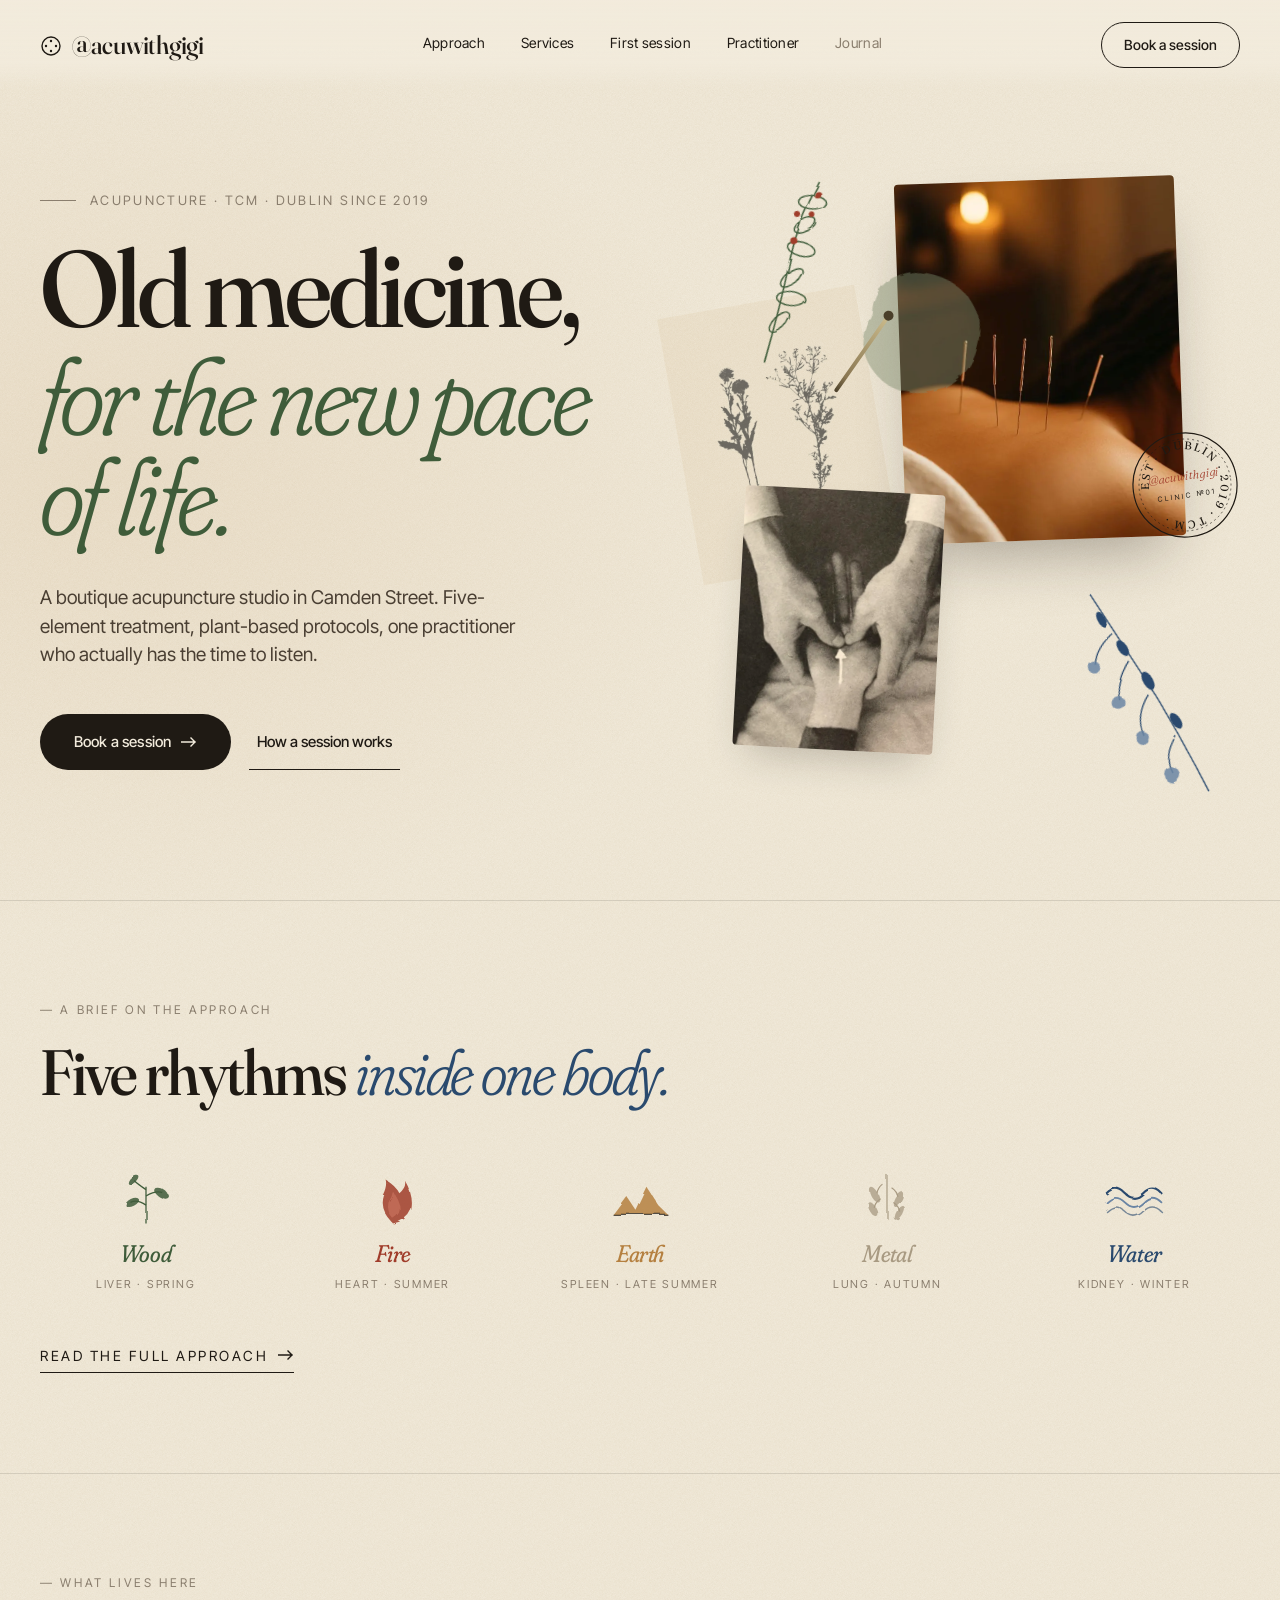
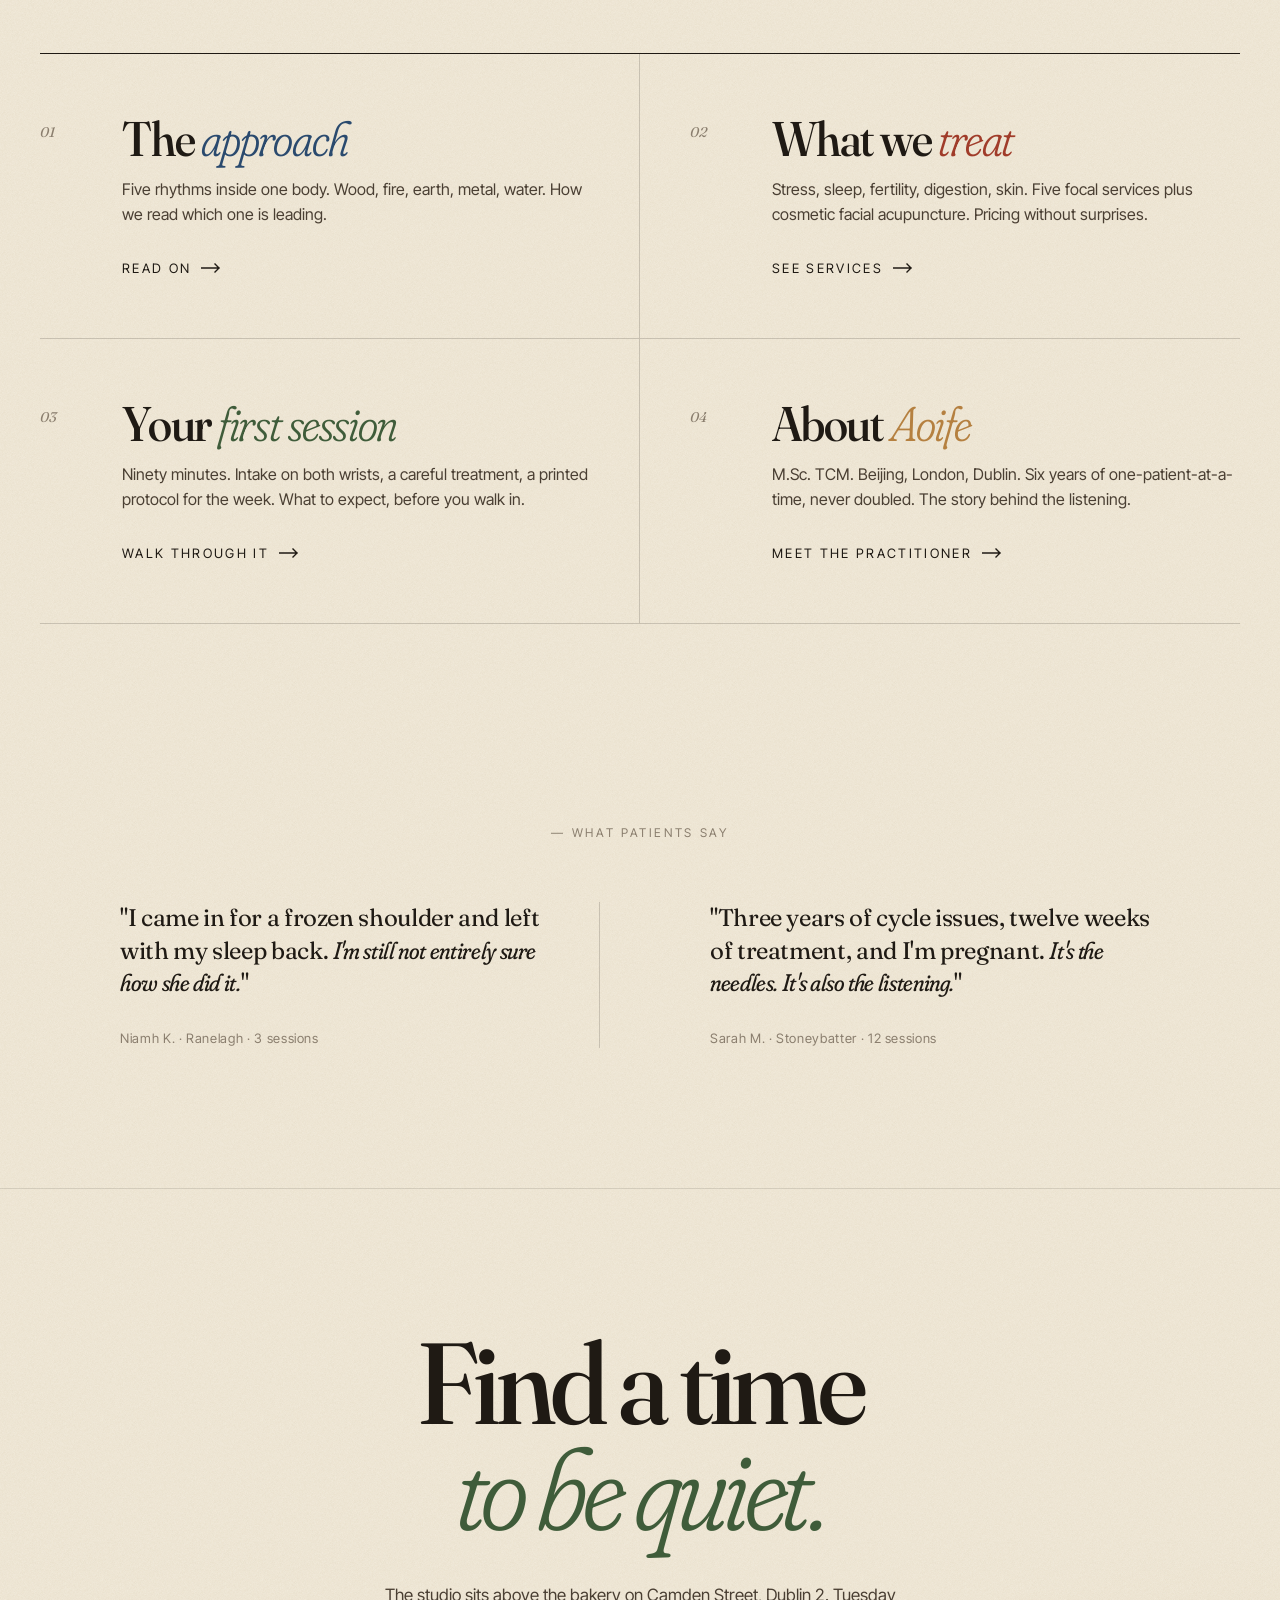
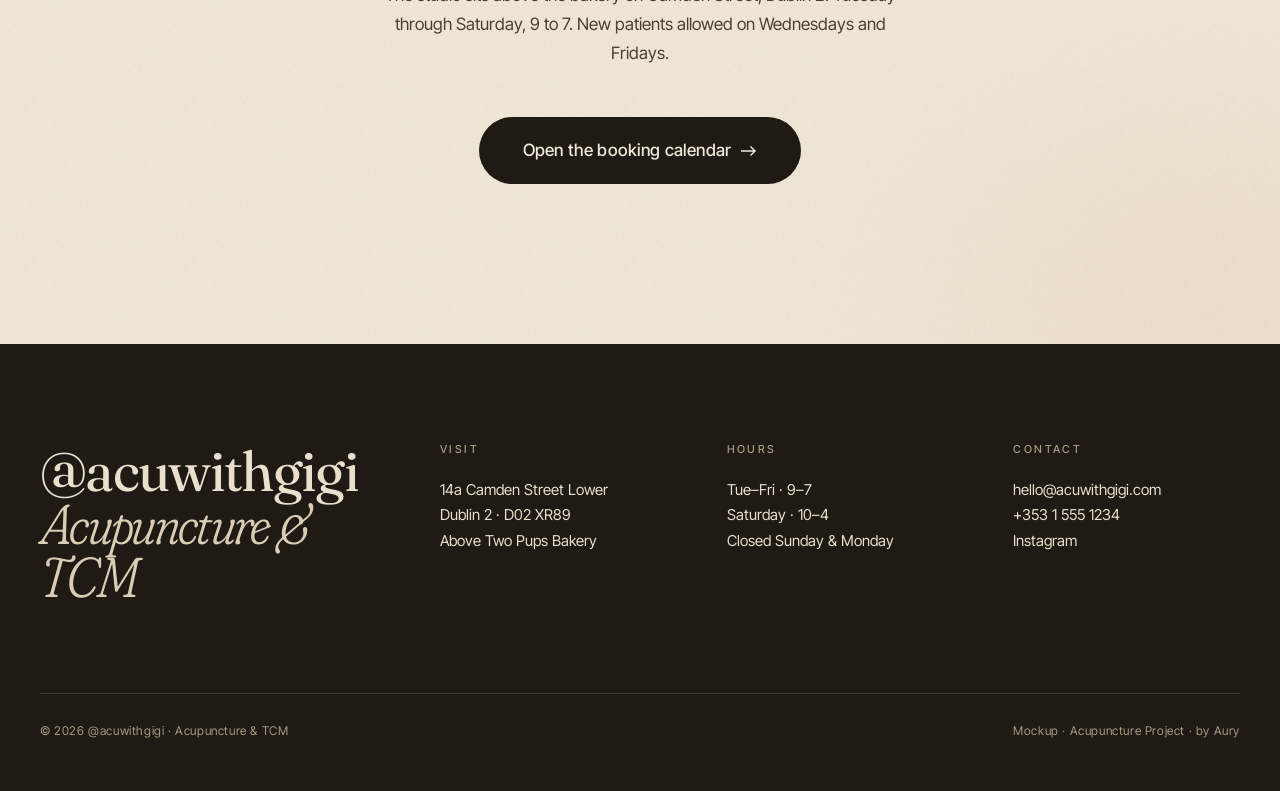
==== commit d2e06973: "add 5-element preview strip to home (wood/fire/earth/metal/water symbols + names + season/organ) + f" ====
--- a/index.html
+++ b/index.html
@@ -90,147 +90,6 @@
 
 <div class="tiktok-container">
 
-<!-- =============================================
-     MOBILE REELS: designed 9:16 slides
-     ============================================= -->
-<div class="reels-mobile">
-
-  <!-- Reel 1 · Hero image-led -->
-  <section class="reel reel-image" style="background-image: url('img/hero-needles.webp');">
-    <div class="reel-meta">Acupuncture · TCM · Dublin</div>
-    <h1>Old medicine, <em>for the new pace of life.</em></h1>
-    <p>A boutique acupuncture studio in Camden Street. One practitioner, one patient at a time.</p>
-    <a href="book.html" class="reel-cta">Book a session
-      <svg width="14" height="10" viewBox="0 0 14 10"><path d="M0 5h12M8 1l4 4-4 4" stroke="currentColor" stroke-width="1.4" fill="none" stroke-linecap="square"/></svg>
-    </a>
-    <div class="reel-hint">⌄</div>
-  </section>
-
-  <!-- Reel 2 · Promise stat -->
-  <section class="reel reel-paper center reel-stat">
-    <div class="reel-meta">— The promise</div>
-    <div class="stat-num">1:1</div>
-    <h2>One patient. <em>One room. One practitioner.</em></h2>
-    <p>Forty-five minutes per session, never doubled. Never overbooked.</p>
-    <div class="reel-hint">⌄</div>
-  </section>
-
-  <!-- Reel 3 · Approach intro -->
-  <section class="reel reel-paper center">
-    <div class="reel-meta">— The approach</div>
-    <h2>Five rhythms <em>inside one body.</em></h2>
-    <p>Wood, fire, earth, metal, water. We listen for which one is leading, then choose the points that move it back.</p>
-    <a href="approach.html" class="reel-link">Read the approach
-      <svg width="14" height="10" viewBox="0 0 14 10"><path d="M0 5h12M8 1l4 4-4 4" stroke="currentColor" stroke-width="1.4" fill="none" stroke-linecap="square"/></svg>
-    </a>
-    <div class="reel-hint">⌄</div>
-  </section>
-
-  <!-- Reel 4 · Service Wood -->
-  <section class="reel reel-service wood">
-    <svg class="svc-icon" viewBox="0 0 100 100">
-      <g stroke="#3F5C3A" stroke-width="1.6" fill="none">
-        <path d="M50 92 L50 30"/>
-        <path d="M50 65 Q35 55 25 60"/>
-        <path d="M50 52 Q68 42 78 48"/>
-        <path d="M50 40 Q35 30 28 22"/>
-      </g>
-      <g fill="#3F5C3A" opacity="0.85">
-        <ellipse cx="28" cy="60" rx="11" ry="5" transform="rotate(-20 28 60)"/>
-        <ellipse cx="76" cy="48" rx="12" ry="6" transform="rotate(25 76 48)"/>
-        <ellipse cx="28" cy="20" rx="10" ry="5" transform="rotate(-35 28 20)"/>
-      </g>
-    </svg>
-    <div class="reel-meta">Wood · Liver Qi</div>
-    <h2>Stress & sleep, <em>unstuck.</em></h2>
-    <p>When the liver's qi is stuck, the whole week feels stuck. We unblock it through scalp, hands, and the inside of the calves.</p>
-    <a href="services.html" class="reel-link">All services
-      <svg width="14" height="10" viewBox="0 0 14 10"><path d="M0 5h12M8 1l4 4-4 4" stroke="currentColor" stroke-width="1.4" fill="none" stroke-linecap="square"/></svg>
-    </a>
-    <div class="reel-hint">⌄</div>
-  </section>
-
-  <!-- Reel 5 · Service Water -->
-  <section class="reel reel-service water">
-    <svg class="svc-icon" viewBox="0 0 100 100">
-      <path d="M5 38 Q22 22 38 38 T70 38 T98 38" stroke="#2A4A6E" stroke-width="3" fill="none" stroke-linecap="round"/>
-      <path d="M5 54 Q22 38 38 54 T70 54 T98 54" stroke="#6B85A4" stroke-width="2.6" fill="none" stroke-linecap="round"/>
-      <path d="M5 70 Q22 54 38 70 T70 70 T98 70" stroke="#2A4A6E" stroke-width="2.2" fill="none" stroke-linecap="round" opacity="0.55"/>
-    </svg>
-    <div class="reel-meta">Water · Kidney Essence</div>
-    <h2>Cycles & <em>fertility.</em></h2>
-    <p>Weekly sessions across three cycles. Basal temperature tracking, printed nourishment protocol. Used by IVF clinics across Dublin.</p>
-    <a href="services.html" class="reel-link">All services
-      <svg width="14" height="10" viewBox="0 0 14 10"><path d="M0 5h12M8 1l4 4-4 4" stroke="currentColor" stroke-width="1.4" fill="none" stroke-linecap="square"/></svg>
-    </a>
-    <div class="reel-hint">⌄</div>
-  </section>
-
-  <!-- Reel 6 · Testimonial pull-quote -->
-  <section class="reel reel-paper reel-quote">
-    <div class="reel-meta">— What patients say</div>
-    <div class="quote-mark">"</div>
-    <blockquote>Three years of cycle issues, twelve weeks of treatment, <em>and I'm pregnant.</em></blockquote>
-    <div class="attribution">Sarah M. · Stoneybatter · 12 sessions</div>
-    <div class="reel-hint">⌄</div>
-  </section>
-
-  <!-- Reel 7 · Studio image -->
-  <section class="reel reel-image" style="background-image: url('img/treatment-room.webp');">
-    <div class="reel-meta">The studio</div>
-    <h2>Camden Street, <em>Dublin 2.</em></h2>
-    <p>One room. Warm light. Soft linen. The room is part of the treatment.</p>
-    <a href="first-session.html" class="reel-cta">What to expect
-      <svg width="14" height="10" viewBox="0 0 14 10"><path d="M0 5h12M8 1l4 4-4 4" stroke="currentColor" stroke-width="1.4" fill="none" stroke-linecap="square"/></svg>
-    </a>
-    <div class="reel-hint">⌄</div>
-  </section>
-
-  <!-- Reel 8 · Practitioner -->
-  <section class="reel reel-image" style="background-image: url('img/hero-hands.webp');">
-    <div class="reel-meta">The practitioner</div>
-    <h2>Aoife Gallagher, <em>M.Sc. TCM.</em></h2>
-    <p>Beijing, London, Dublin. Practising since 2019. A background in nursing before all of it.</p>
-    <a href="practitioner.html" class="reel-cta">Meet Aoife
-      <svg width="14" height="10" viewBox="0 0 14 10"><path d="M0 5h12M8 1l4 4-4 4" stroke="currentColor" stroke-width="1.4" fill="none" stroke-linecap="square"/></svg>
-    </a>
-    <div class="reel-hint">⌄</div>
-  </section>
-
-  <!-- Reel 9 · Book CTA -->
-  <section class="reel reel-paper reel-book">
-    <div class="reel-meta">Book</div>
-    <h2>Find a time <em>to be quiet.</em></h2>
-    <p>New patients on Wednesdays and Fridays. Reply within 24 hours.</p>
-    <a href="book.html" class="reel-cta">Open the booking
-      <svg width="14" height="10" viewBox="0 0 14 10"><path d="M0 5h12M8 1l4 4-4 4" stroke="currentColor" stroke-width="1.4" fill="none" stroke-linecap="square"/></svg>
-    </a>
-    <div class="reel-hint">⌄</div>
-  </section>
-
-  <!-- Reel 10 · Footer info -->
-  <section class="reel reel-footer">
-    <div>
-      <div class="reel-meta">@acuwithgigi</div>
-      <h2>Acupuncture <em>& TCM.</em></h2>
-    </div>
-    <div class="foot-info">
-      <strong>Visit</strong>
-      14a Camden Street Lower<br>Dublin 2 · D02 XR89
-      <strong>Hours</strong>
-      Tue–Fri 9–7 · Sat 10–4
-      <strong>Contact</strong>
-      hello@acuwithgigi.com<br>+353 1 555 1234
-      <div class="foot-credit">© 2026 @acuwithgigi · Mockup · Orion project</div>
-    </div>
-  </section>
-
-</div>
-<!-- =============================================
-     DESKTOP FLOW: original sections
-     ============================================= -->
-<div class="desktop-flow">
-
 <!-- HERO -->
 <section class="hero">
   <div class="wrap">
@@ -319,6 +178,87 @@
   </div>
 </section>
 
+<!-- ELEMENT STRIP -->
+<section class="element-strip">
+  <div class="wrap">
+    <div class="strip-label">— A brief on the approach</div>
+    <h3>Five rhythms <em>inside one body.</em></h3>
+    <div class="element-row">
+      <a href="approach.html" class="el wood">
+        <svg viewBox="0 0 70 70">
+          <g stroke="#3F5C3A" stroke-width="1.4" fill="none" filter="url(#rough)">
+            <path d="M35 65 L35 25"/>
+            <path d="M35 45 Q25 38 18 42"/>
+            <path d="M35 35 Q47 28 54 32"/>
+            <path d="M35 28 Q26 22 22 18"/>
+          </g>
+          <g fill="#3F5C3A" filter="url(#paint)" opacity="0.85">
+            <ellipse cx="20" cy="42" rx="8" ry="4" transform="rotate(-25 20 42)"/>
+            <ellipse cx="52" cy="32" rx="9" ry="4.5" transform="rotate(30 52 32)"/>
+            <ellipse cx="22" cy="18" rx="7" ry="3.5" transform="rotate(-40 22 18)"/>
+          </g>
+        </svg>
+        <span class="name"><em>Wood</em></span>
+        <span class="pair">Liver · Spring</span>
+      </a>
+      <a href="approach.html" class="el fire">
+        <svg viewBox="0 0 70 70">
+          <g filter="url(#paint)">
+            <path d="M35 65 Q20 50 25 35 Q30 25 28 18 Q38 24 42 32 Q50 25 48 18 Q58 35 55 50 Q50 62 35 65Z" fill="#A03C2A" opacity="0.85"/>
+            <path d="M35 60 Q28 52 30 42 Q34 36 35 30 Q40 38 42 45 Q44 55 35 60Z" fill="#C9745E" opacity="0.7"/>
+          </g>
+        </svg>
+        <span class="name"><em>Fire</em></span>
+        <span class="pair">Heart · Summer</span>
+      </a>
+      <a href="approach.html" class="el earth">
+        <svg viewBox="0 0 70 70">
+          <g filter="url(#paint)">
+            <path d="M5 55 L20 35 L30 50 L42 25 L55 45 L65 55 Z" fill="#B58040" opacity="0.85"/>
+            <path d="M5 55 L65 55" stroke="#1F1A14" stroke-width="1" fill="none"/>
+          </g>
+        </svg>
+        <span class="name"><em>Earth</em></span>
+        <span class="pair">Spleen · Late summer</span>
+      </a>
+      <a href="approach.html" class="el metal">
+        <svg viewBox="0 0 70 70">
+          <g stroke="#A89A82" stroke-width="1.3" fill="none" filter="url(#rough)">
+            <path d="M35 12 L35 60"/>
+            <path d="M30 22 Q25 26 24 32"/>
+            <path d="M40 26 Q46 30 47 36"/>
+            <path d="M28 38 Q22 42 21 48"/>
+            <path d="M42 42 Q48 46 49 52"/>
+          </g>
+          <g fill="#A89A82" filter="url(#paint)" opacity="0.75">
+            <ellipse cx="22" cy="34" rx="4" ry="9" transform="rotate(-30 22 34)"/>
+            <ellipse cx="47" cy="38" rx="4" ry="9" transform="rotate(30 47 38)"/>
+            <ellipse cx="20" cy="50" rx="4" ry="9" transform="rotate(-30 20 50)"/>
+            <ellipse cx="49" cy="54" rx="4" ry="9" transform="rotate(30 49 54)"/>
+          </g>
+        </svg>
+        <span class="name"><em>Metal</em></span>
+        <span class="pair">Lung · Autumn</span>
+      </a>
+      <a href="approach.html" class="el water">
+        <svg viewBox="0 0 70 70">
+          <g filter="url(#paint)">
+            <path d="M5 32 Q15 22 25 32 T45 32 T65 32" stroke="#2A4A6E" stroke-width="2.4" fill="none" stroke-linecap="round"/>
+            <path d="M5 42 Q15 32 25 42 T45 42 T65 42" stroke="#6B85A4" stroke-width="2" fill="none" stroke-linecap="round"/>
+            <path d="M5 52 Q15 42 25 52 T45 52 T65 52" stroke="#2A4A6E" stroke-width="1.6" fill="none" stroke-linecap="round" opacity="0.6"/>
+          </g>
+        </svg>
+        <span class="name"><em>Water</em></span>
+        <span class="pair">Kidney · Winter</span>
+      </a>
+    </div>
+    <a href="approach.html" class="see-more">
+      Read the full approach
+      <svg width="16" height="10" viewBox="0 0 16 10"><path d="M0 5h14M10 1l4 4-4 4" stroke="currentColor" stroke-width="1.4" fill="none" stroke-linecap="square"/></svg>
+    </a>
+  </div>
+</section>
+
 <!-- SECTION TEASERS -->
 <section class="teasers">
   <div class="wrap">
@@ -422,15 +362,12 @@
     </div>
     <div class="foot-bottom">
       <span>© 2026 @acuwithgigi · Acupuncture & TCM</span>
-      <span>Mockup · Orion project · Henry López</span>
+      <span>Mockup · Acupuncture Project · by Aury</span>
     </div>
   </div>
 </footer>
 
-</div><!-- /.desktop-flow -->
 </div><!-- /.tiktok-container -->
-<div class="nav-dots" aria-hidden="true"></div>
-
-<script src="reels.js" defer></script>
+
 </body>
 </html>
--- a/styles.css
+++ b/styles.css
@@ -1220,455 +1220,96 @@
   letter-spacing: 0.05em;
 }
 
-/* ============ TIKTOK CONTAINER (Arqalum pattern) ============ */
-.tiktok-container { position: relative; }
-.nav-dots { display: none; }
-
-/* Reels-mobile hidden on desktop. Desktop flow always shown. */
-.reels-mobile { display: none; }
-
-/* ============ DESIGNED 9:16 REELS (mobile only) ============ */
-@media (max-width: 768px) {
-  /* Swap: hide desktop flow, show reels-mobile */
-  .reels-mobile { display: block; }
-  .desktop-flow { display: none; }
-
-  /* Each reel is one 9:16 designed slide */
-  .reel {
-    position: relative;
-    width: 100%;
-    height: 100vh;
-    height: 100dvh;
-    scroll-snap-align: start;
-    scroll-snap-stop: always;
-    overflow: hidden;
-    display: flex;
-    flex-direction: column;
-    padding: 70px 26px 36px;
-    box-sizing: border-box;
-  }
-  .reel-meta {
-    font-family: var(--sans);
-    font-size: 11px;
-    text-transform: uppercase;
-    letter-spacing: 0.22em;
-    color: var(--muted);
-    margin-bottom: 14px;
-    display: flex;
-    align-items: center;
-    gap: 10px;
-  }
-  .reel-meta::before {
-    content: '';
-    width: 22px; height: 1px; background: currentColor;
-  }
-  .reel h1, .reel h2 {
-    font-family: var(--serif);
-    font-weight: 500;
-    line-height: 0.96;
-    letter-spacing: -0.03em;
-    color: var(--ink);
-    font-size: clamp(40px, 12vw, 52px);
-    margin-bottom: 18px;
-  }
-  .reel h1 em, .reel h2 em {
-    font-style: italic;
-    font-variation-settings: "opsz" 144, "SOFT" 100, "WONK" 1;
-    font-weight: 300;
-  }
-  .reel p {
-    font-family: var(--sans);
-    font-size: 16px;
-    line-height: 1.5;
-    color: var(--text);
-    max-width: 32ch;
-  }
-  .reel-cta {
-    display: inline-flex;
-    align-items: center;
-    gap: 10px;
-    background: var(--ink);
-    color: var(--paper);
-    padding: 16px 26px;
-    border-radius: 999px;
-    font-family: var(--sans);
-    font-size: 15px;
-    font-weight: 500;
-    letter-spacing: 0.01em;
-    width: fit-content;
-    margin-top: auto;
-  }
-  .reel-cta svg { transition: transform .25s; }
-  .reel-cta:active svg { transform: translateX(3px); }
-  .reel-link {
-    font-family: var(--sans);
-    font-size: 13px;
-    text-transform: uppercase;
-    letter-spacing: 0.18em;
-    color: var(--ink);
-    display: inline-flex;
-    align-items: center;
-    gap: 8px;
-    margin-top: auto;
-    padding-top: 24px;
-  }
-
-  /* IMAGE-LED REEL: full-bleed photo with overlay */
-  .reel-image {
-    color: #fff;
-    background-size: cover;
-    background-position: center;
-    justify-content: flex-end;
-  }
-  .reel-image::before {
-    content: '';
-    position: absolute;
-    inset: 0;
-    background: linear-gradient(180deg, rgba(20,15,8,0.0) 30%, rgba(20,15,8,0.78) 95%);
-    z-index: 0;
-  }
-  .reel-image > * { position: relative; z-index: 1; }
-  .reel-image .reel-meta { color: rgba(255,255,255,0.85); }
-  .reel-image h1, .reel-image h2 { color: #fff; }
-  .reel-image p { color: rgba(255,255,255,0.92); }
-  .reel-image .reel-cta { background: var(--paper); color: var(--ink); }
-
-  /* TEXT REEL on cream paper */
-  .reel-paper { justify-content: flex-start; }
-  .reel-paper.center { justify-content: center; }
-
-  /* STAT/PROMISE REEL: huge serif number */
-  .reel-stat .stat-num {
-    font-family: var(--serif);
-    font-style: italic;
-    font-variation-settings: "opsz" 144, "SOFT" 100, "WONK" 1;
-    font-weight: 300;
-    font-size: clamp(150px, 48vw, 220px);
-    line-height: 0.88;
-    letter-spacing: -0.06em;
-    color: var(--wood);
-    margin: 20px 0 24px -6px;
-  }
-
-  /* SERVICE CARD REEL: color-tinted, painted icon, big serif title */
-  .reel-service {
-    justify-content: flex-end;
-    padding-bottom: 36px;
-  }
-  .reel-service .svc-icon {
-    width: 110px; height: 110px;
-    margin-bottom: auto;
-  }
-  .reel-service.wood  { background: linear-gradient(170deg, rgba(63,92,58,0.10) 0%, transparent 60%); }
-  .reel-service.fire  { background: linear-gradient(170deg, rgba(160,60,42,0.10) 0%, transparent 60%); }
-  .reel-service.water { background: linear-gradient(170deg, rgba(42,74,110,0.10) 0%, transparent 60%); }
-  .reel-service.earth { background: linear-gradient(170deg, rgba(181,128,64,0.10) 0%, transparent 60%); }
-  .reel-service.metal { background: linear-gradient(170deg, rgba(168,154,130,0.14) 0%, transparent 60%); }
-  .reel-service.wood  h2 em { color: var(--wood); }
-  .reel-service.fire  h2 em { color: var(--fire); }
-  .reel-service.water h2 em { color: var(--water); }
-  .reel-service.earth h2 em { color: var(--earth); }
-  .reel-service.metal h2 em { color: var(--metal-deep); }
-
-  /* QUOTE REEL: pull-quote layout */
-  .reel-quote {
-    justify-content: center;
-    text-align: left;
-    padding: 70px 26px 100px;
-  }
-  .reel-quote .quote-mark {
-    font-family: var(--serif);
-    font-style: italic;
-    font-size: 80px;
-    line-height: 0.7;
-    color: var(--fire);
-    margin-bottom: -10px;
-  }
-  .reel-quote blockquote {
-    font-family: var(--serif);
-    font-style: italic;
-    font-variation-settings: "opsz" 144, "SOFT" 100, "WONK" 1;
-    font-weight: 300;
-    font-size: clamp(26px, 7.5vw, 34px);
-    line-height: 1.18;
-    color: var(--ink);
-    margin-bottom: 28px;
-    letter-spacing: -0.015em;
-  }
-  .reel-quote blockquote em {
-    font-style: normal;
-    font-variation-settings: "opsz" 144, "SOFT" 30;
-    color: var(--wood);
-  }
-  .reel-quote .attribution {
-    font-family: var(--sans);
-    font-size: 13px;
-    letter-spacing: 0.08em;
-    color: var(--muted);
-  }
-
-  /* BOOK REEL (final CTA): hero-scale serif */
-  .reel-book {
-    justify-content: center;
-    text-align: center;
-    align-items: center;
-  }
-  .reel-book .reel-meta { justify-content: center; }
-  .reel-book .reel-meta::before { display: none; }
-  .reel-book h2 {
-    font-size: clamp(56px, 16vw, 78px);
-    line-height: 0.92;
-    text-align: center;
-    margin-bottom: 24px;
-  }
-  .reel-book h2 em { color: var(--wood); display: block; }
-  .reel-book p { text-align: center; max-width: 28ch; margin: 0 auto 36px; }
-
-  /* FOOTER REEL (compact info) */
-  .reel-footer {
-    background: var(--ink);
-    color: var(--paper);
-    justify-content: space-between;
-  }
-  .reel-footer .reel-meta { color: var(--metal); }
-  .reel-footer h2 { color: var(--paper); font-size: clamp(36px, 10vw, 48px); margin-bottom: 30px; }
-  .reel-footer h2 em { color: var(--metal); display: block; }
-  .reel-footer .foot-info { font-size: 14px; line-height: 1.7; color: var(--paper-deep); }
-  .reel-footer .foot-info strong { color: var(--paper); font-weight: 500; display: block; font-size: 11px; text-transform: uppercase; letter-spacing: 0.2em; margin-top: 14px; margin-bottom: 4px; }
-  .reel-footer .foot-credit { font-size: 11px; color: var(--metal-deep); margin-top: 24px; letter-spacing: 0.05em; }
-
-  /* PROGRESS HINT (subtle down chevron) */
-  .reel-hint {
-    position: absolute;
-    bottom: 14px;
-    left: 50%;
-    transform: translateX(-50%);
-    font-size: 18px;
-    color: rgba(31,26,20,0.35);
-    animation: bob 1.8s ease-in-out infinite;
-  }
-  .reel-image .reel-hint { color: rgba(255,255,255,0.6); }
-  @keyframes bob {
-    0%, 100% { transform: translate(-50%, 0); }
-    50%      { transform: translate(-50%, 6px); }
-  }
-
-  /* HTML/body for mobile scroll container behavior */
-  html, body {
-    height: 100%;
-    margin: 0;
-    overflow: hidden;
-  }
-  body {
-    background-image:
-      radial-gradient(ellipse 700px 600px at 15% 15%, rgba(181,128,64,0.10), transparent 65%),
-      radial-gradient(ellipse 600px 500px at 90% 85%, rgba(168,123,67,0.08), transparent 60%),
-      url("data:image/svg+xml,%3Csvg viewBox='0 0 600 600' xmlns='http://www.w3.org/2000/svg'%3E%3Cfilter id='nm'%3E%3CfeTurbulence type='fractalNoise' baseFrequency='1.2' numOctaves='2' stitchTiles='stitch' seed='4'/%3E%3CfeColorMatrix values='0 0 0 0 0.6 0 0 0 0 0.48 0 0 0 0 0.3 0 0 0 0.22 0'/%3E%3C/filter%3E%3Crect width='100%25' height='100%25' filter='url(%23nm)'/%3E%3C/svg%3E");
-    background-attachment: scroll, scroll, scroll;
-    background-size: 100% 100%, 100% 100%, 300px 300px;
-    background-repeat: no-repeat, no-repeat, repeat;
-  }
-  .tiktok-container {
-    height: 100vh;
-    height: 100dvh;
-    overflow-y: scroll;
-    overflow-x: hidden;
-    scroll-snap-type: y mandatory;
-    -webkit-overflow-scrolling: touch;
-    overscroll-behavior-y: contain;
-    scroll-behavior: smooth;
-    scrollbar-width: none;
-  }
-  .tiktok-container::-webkit-scrollbar { display: none; }
-  nav.top {
-    backdrop-filter: none;
-    -webkit-backdrop-filter: none;
-    background: rgba(242,235,220,0.96);
-  }
-
-  /* Nav dots — progress indicator */
-  .nav-dots {
-    position: fixed;
-    right: 12px;
-    top: 50%;
-    transform: translateY(-50%);
-    display: flex;
-    flex-direction: column;
-    gap: 10px;
-    z-index: 200;
-    pointer-events: auto;
-  }
-  .nav-dots .dot {
-    width: 7px;
-    height: 7px;
-    border-radius: 50%;
-    background: rgba(31,26,20,0.22);
-    transition: all 0.25s ease;
-    cursor: pointer;
-    border: none;
-    padding: 0;
-  }
-  .nav-dots .dot.active {
-    background: var(--ink);
-    width: 8px;
-    height: 22px;
-    border-radius: 4px;
-  }
-
-  /* Every major editorial moment is a full-screen reel */
-  .hero,
-  .page-hero,
-  .teaser,
-  .service-card,
-  .element,
-  .element-detail,
-  .test-card,
-  .step-card,
-  .photo-inset,
-  .practitioner,
-  .prac-extended,
-  .pricing,
-  .notes,
-  .first .first-intro,
-  .book,
-  .book-teaser,
-  .book-form-wrap,
-  footer {
-    scroll-snap-align: start;
-    scroll-snap-stop: always;
-    height: 100vh;
-    height: 100dvh;
-    display: flex !important;
-    flex-direction: column;
-    justify-content: flex-start;
-    padding: 80px 24px 30px !important;
-    border: none !important;
-    background: transparent !important;
-    margin: 0 !important;
-    overflow: hidden;
-  }
-  /* Reels with short content: vertical-center inside reel */
-  .teaser, .service-card, .test-card, .step-card, .element, .book, .book-teaser, .first-intro {
-    justify-content: center;
-  }
-  /* Pages with tall content: clear nav at top */
-  .hero { padding-top: 64px !important; padding-bottom: 12px !important; }
-  .page-hero { padding-top: 96px !important; }
-  .photo-inset { padding-top: 80px !important; padding-bottom: 40px !important; gap: 20px !important; }
-  footer { padding-bottom: 30px !important; overflow: visible; }
-
-  /* Reel fade-in when slide enters viewport */
-  .hero > *, .page-hero > *, .teaser, .service-card, .element, .element-detail,
-  .test-card, .step-card, .photo-inset, .practitioner > *, .prac-extended > *,
-  .pricing, .notes, .first-intro, .book > *, .book-teaser > *, .book-form-wrap > * {
-    transition: opacity .55s ease, transform .55s ease;
-  }
-  .reel-active { /* hook for animations */ }
-
-  /* Reset grid containers so children flow vertically as snap points */
-  .teaser-grid, .service-grid, .elements, .test-grid, .steps {
-    display: flex !important;
-    flex-direction: column;
-    gap: 0;
-    border: none !important;
-  }
-
-  /* Centering inside each reel */
-  .hero-grid, .approach-grid, .services-header, .prac-grid {
-    grid-template-columns: 1fr !important;
-    gap: 30px !important;
-  }
-  .hero-text { text-align: left; }
-  .hero { height: 100vh; height: 100dvh; overflow: hidden; padding-top: 70px !important; padding-bottom: 20px !important; }
-  .hero h1 { font-size: clamp(40px, 11vw, 54px) !important; margin-bottom: 22px !important; }
-  .hero-sub { font-size: 15px; margin-bottom: 26px !important; }
-  .hero-eyebrow { margin-bottom: 18px !important; font-size: 11px; }
-  .collage { height: 240px; transform: scale(0.62); transform-origin: top center; margin-top: -30px !important; }
-  .hero-grid { gap: 12px !important; }
-
-  .page-hero h1 { font-size: clamp(40px, 11vw, 56px) !important; max-width: 100% !important; }
-  .page-hero .lede { font-size: 16px; max-width: 100% !important; }
-  .page-hero-photo, .page-hero-stamp { display: none; }
-
-  /* Teaser cards as reels */
-  .teaser-num { font-size: 13px; }
-  .teaser-title { font-size: clamp(36px, 10vw, 52px) !important; }
-  .teaser-desc { font-size: 16px; }
-
-  /* Service cards as reels */
-  .service-card { grid-template-columns: 1fr !important; gap: 24px !important; }
-  .service-icon { width: 90px; height: 90px; }
-  .service-title { font-size: 36px !important; }
-  .service-desc { font-size: 16px; max-width: 100%; }
-  .service-num { display: none; }
-
-  /* Element cards as reels */
-  .element { border-top: none; padding-top: 90px !important; }
-  .element-svg { position: relative; top: auto; left: auto; width: 80px; height: 80px; margin-bottom: 20px; }
-  .element-num { margin-bottom: 20px; }
-  .element-name { font-size: 56px; }
-
-  /* Element detail (approach page) */
-  .element-detail .side { position: static; }
-  .element-detail .side svg { width: 100px; height: 100px; margin-bottom: 20px; }
-  .element-detail .side .name { font-size: 56px; }
-  .element-detail .body h3 { font-size: 20px; margin-top: 24px; }
-  .element-detail .body h3:first-child { margin-top: 16px; }
-  .element-detail .body p { font-size: 15px; max-width: 100%; }
-
-  /* Photo insets — image + quote both visible */
-  .photo-inset { gap: 24px !important; }
-  .photo-inset .img { height: 240px !important; }
-  .photo-inset .quote { font-size: 24px; line-height: 1.25; }
-
-  /* Testimonials */
-  .test-quote { font-size: 22px; line-height: 1.35; }
-  .test-card { padding: 90px 24px 50px !important; }
-  .test-card:first-child { border-bottom: none !important; padding-bottom: 50px !important; }
-
-  /* Steps */
-  .step-num { font-size: 72px; }
-
-  /* Book big CTA */
-  .book h2 { font-size: clamp(54px, 14vw, 80px) !important; }
-  .book-teaser h2 { font-size: clamp(40px, 11vw, 60px) !important; }
-
-  /* Pricing */
-  .pricing { padding: 90px 0 50px; }
-  .pricing-row { grid-template-columns: 1fr; gap: 6px; padding: 18px 0; }
-  .pricing-name { font-size: 19px; }
-  .pricing-price { text-align: left; font-size: 20px; }
-
-  /* Practitioner section */
-  .portrait-block { height: 360px; }
-  .prac-content h2 { font-size: clamp(36px, 10vw, 52px) !important; }
-
-  /* Book form: each major step its own snap moment */
-  .book-form-grid { grid-template-columns: 1fr !important; gap: 30px !important; }
-
-  /* Footer */
-  footer { padding-top: 70px !important; padding-bottom: 40px !important; }
-  .foot-grid { grid-template-columns: 1fr !important; gap: 30px; margin-bottom: 40px; }
-  .foot-brand { font-size: 44px; }
-  .foot-bottom { flex-direction: column; gap: 10px; }
-
-  /* Hide nav background blur on mobile to save paint */
-  nav.top { padding: 14px 20px; }
-  nav.top .brand { font-size: 22px; }
-
-  /* Wrap padding tighter */
-  .wrap { padding: 0 24px; }
-
-  /* Hide decorative botanicals on tight mobile to reduce noise */
-  .deco-img.pressed-flowers,
-  .deco-img.olive-branch { opacity: 0.35; }
-
-  /* Disable fixed bg-attachment on mobile (poor iOS perf) */
-  body { background-attachment: scroll, scroll, scroll, scroll, scroll, scroll, scroll, scroll; }
+
+/* ============ HOME ELEMENT STRIP (preview of approach) ============ */
+.element-strip {
+  padding: 100px 0;
+  border-top: 1px solid rgba(31,26,20,0.12);
+  position: relative;
+}
+.element-strip .strip-label {
+  font-family: var(--sans);
+  font-size: 12px;
+  text-transform: uppercase;
+  letter-spacing: 0.22em;
+  color: var(--muted);
+  margin-bottom: 20px;
+}
+.element-strip h3 {
+  font-family: var(--serif);
+  font-size: clamp(36px, 5vw, 64px);
+  line-height: 1;
+  letter-spacing: -0.03em;
+  font-weight: 500;
+  margin-bottom: 60px;
+  max-width: 800px;
+}
+.element-strip h3 em {
+  font-style: italic;
+  font-variation-settings: "opsz" 144, "SOFT" 100, "WONK" 1;
+  font-weight: 300;
+  color: var(--water);
+}
+.element-strip .element-row {
+  display: grid;
+  grid-template-columns: repeat(5, 1fr);
+  gap: 36px;
+  align-items: start;
+  margin-bottom: 50px;
+}
+.element-strip .el {
+  display: flex;
+  flex-direction: column;
+  align-items: center;
+  text-align: center;
+  gap: 10px;
+  text-decoration: none;
+  color: inherit;
+}
+.element-strip .el svg { width: 64px; height: 64px; }
+.element-strip .el .name {
+  font-family: var(--serif);
+  font-size: 24px;
+  letter-spacing: -0.015em;
+  line-height: 1;
+  margin-top: 4px;
+}
+.element-strip .el .name em {
+  font-style: italic;
+  font-variation-settings: "opsz" 144, "SOFT" 100;
+  font-weight: 400;
+}
+.element-strip .el .pair {
+  font-family: var(--sans);
+  font-size: 11px;
+  text-transform: uppercase;
+  letter-spacing: 0.16em;
+  color: var(--muted);
+}
+.element-strip .el.wood  .name em { color: var(--wood); }
+.element-strip .el.fire  .name em { color: var(--fire); }
+.element-strip .el.earth .name em { color: var(--earth); }
+.element-strip .el.metal .name em { color: var(--metal-deep); }
+.element-strip .el.water .name em { color: var(--water); }
+.element-strip .see-more {
+  font-family: var(--sans);
+  font-size: 14px;
+  text-transform: uppercase;
+  letter-spacing: 0.18em;
+  color: var(--ink);
+  display: inline-flex;
+  align-items: center;
+  gap: 10px;
+  border-bottom: 1px solid var(--ink);
+  padding-bottom: 6px;
 }
 
 /* ============ RESPONSIVE (TABLET + SMALL DESKTOP) ============ */
 @media (max-width: 980px) {
+  .element-strip { padding: 60px 0; }
+  .element-strip h3 { margin-bottom: 40px; }
+  .element-strip .element-row { grid-template-columns: 1fr 1fr; gap: 36px 20px; }
+
   .wrap { padding: 0 24px; }
   nav.top { padding: 18px 24px; }
   nav.top .links { display: none; }
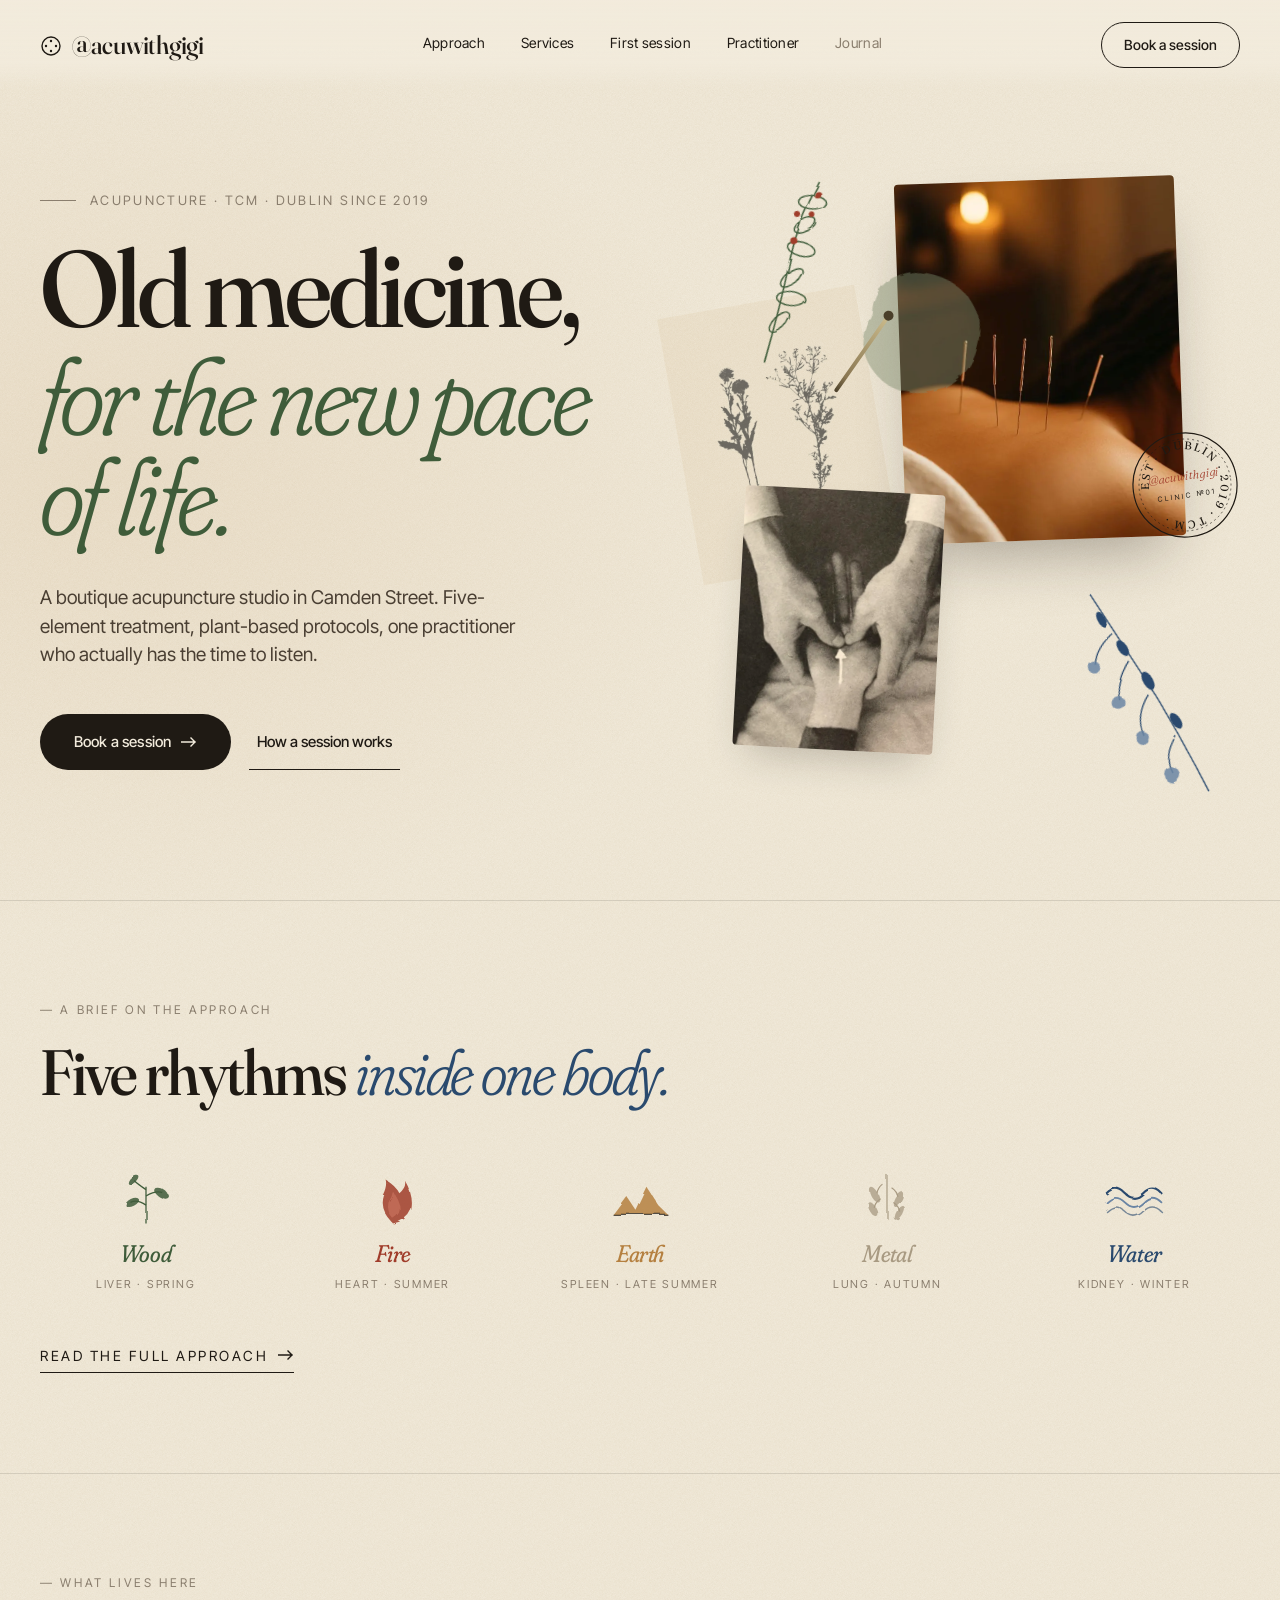
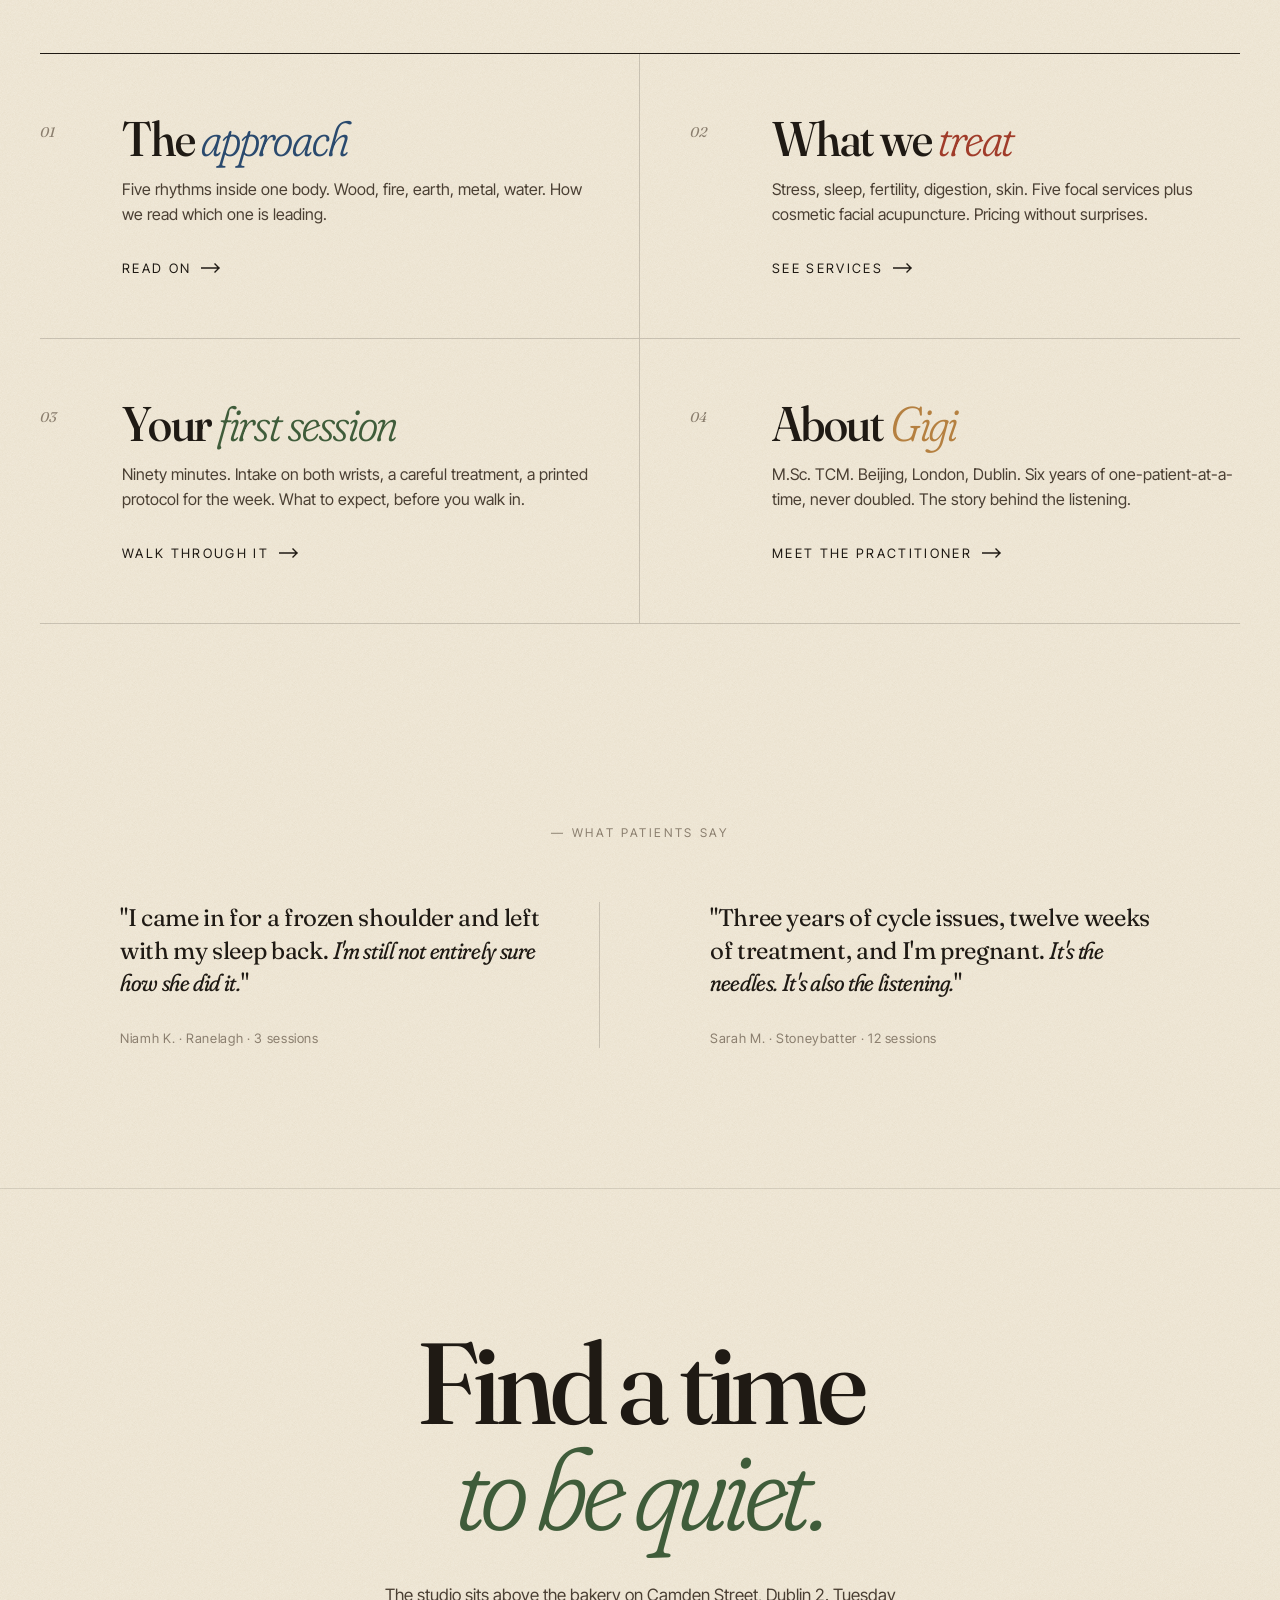
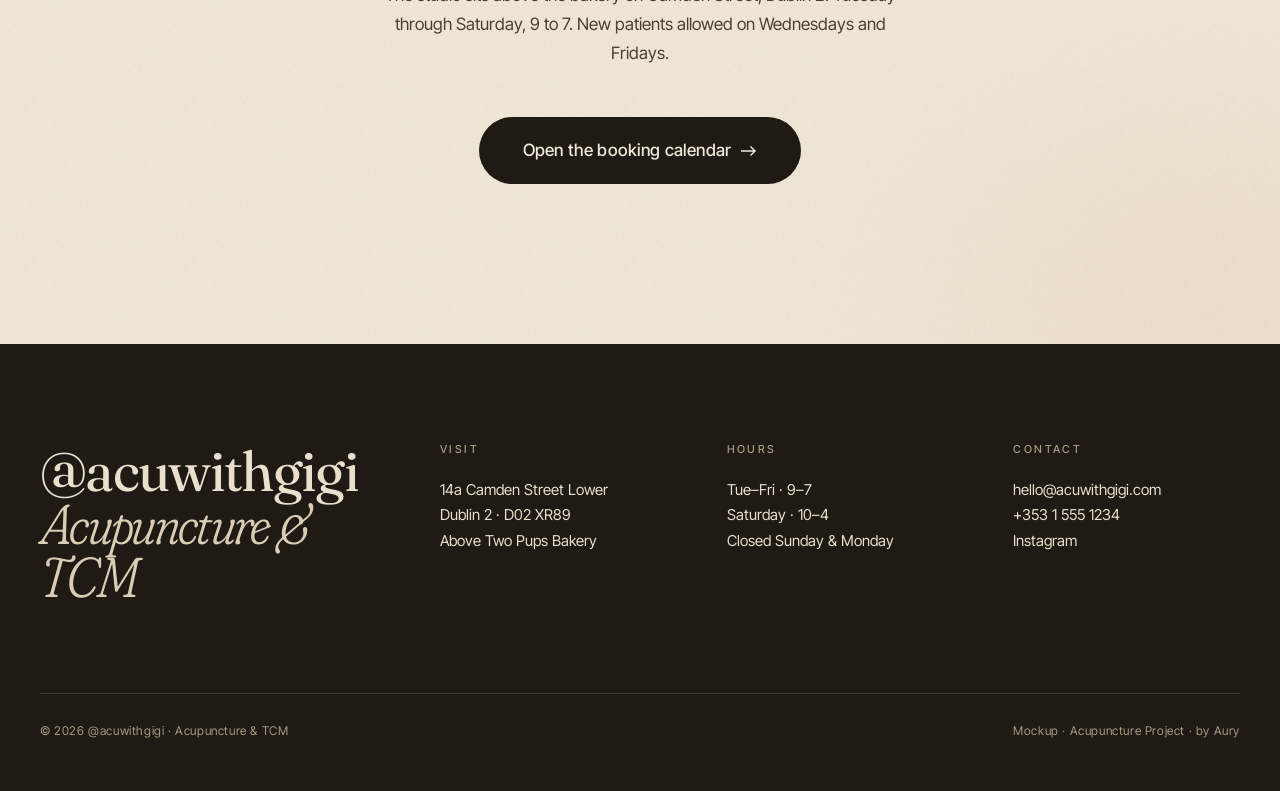
==== commit daee5ee3: "real practitioner data: Gigi, Acupuncture & Chinese Medicine, Dublin Ireland. portrait photo + simpl" ====
--- a/index.html
+++ b/index.html
@@ -14,7 +14,7 @@
 <meta name="description" content="Boutique acupuncture and Traditional Chinese Medicine in Camden Street, Dublin 2. Five-element treatment, plant-based protocols, one practitioner. €110 first intake, €85 follow-up.">
 <link rel="canonical" href="https://henrylopez-del.github.io/orion-acupuncture/">
 <meta name="robots" content="index, follow, max-image-preview:large">
-<meta name="author" content="Aoife Gallagher, M.Sc. TCM">
+<meta name="author" content="Gigi · @acuwithgigi">
 <meta name="theme-color" content="#F2EBDC">
 <link rel="icon" type="image/svg+xml" href="favicon.svg">
 <link rel="apple-touch-icon" href="favicon.svg">
@@ -43,7 +43,7 @@
 
 <!-- Structured Data: LocalBusiness -->
 <script type="application/ld+json">
-{"@context":"https://schema.org","@type":["MedicalBusiness","HealthAndBeautyBusiness"],"@id":"https://henrylopez-del.github.io/orion-acupuncture/#business","name":"@acuwithgigi — Acupuncture & TCM","alternateName":["acuwithgigi","Orion Acupuncture"],"description":"Boutique acupuncture and Traditional Chinese Medicine studio in Camden Street, Dublin 2. Five-element treatment, plant-based protocols, one practitioner.","url":"https://henrylopez-del.github.io/orion-acupuncture/","logo":"https://henrylopez-del.github.io/orion-acupuncture/favicon.svg","image":["https://henrylopez-del.github.io/orion-acupuncture/img/hero-needles.jpg","https://henrylopez-del.github.io/orion-acupuncture/img/hero-hands.jpg"],"telephone":"+35315551234","email":"hello@acuwithgigi.com","priceRange":"€€","currenciesAccepted":"EUR","paymentAccepted":["Cash","Credit Card","Insurance"],"medicalSpecialty":["Acupuncture","TraditionalChineseMedicine"],"address":{"@type":"PostalAddress","streetAddress":"14a Camden Street Lower","addressLocality":"Dublin","postalCode":"D02 XR89","addressRegion":"Leinster","addressCountry":"IE"},"geo":{"@type":"GeoCoordinates","latitude":53.3346,"longitude":-6.2654},"hasMap":"https://www.google.com/maps/place/Camden+Street+Lower,+Dublin/@53.3346,-6.2654,17z","areaServed":[{"@type":"City","name":"Dublin"},{"@type":"AdministrativeArea","name":"County Dublin"},{"@type":"Country","name":"Ireland"}],"openingHoursSpecification":[{"@type":"OpeningHoursSpecification","dayOfWeek":["Tuesday","Wednesday","Thursday","Friday"],"opens":"09:00","closes":"19:00"},{"@type":"OpeningHoursSpecification","dayOfWeek":"Saturday","opens":"10:00","closes":"16:00"}],"founder":{"@type":"Person","name":"Aoife Gallagher","jobTitle":"Acupuncturist","honorificSuffix":"M.Sc. TCM"},"employee":{"@type":"Person","name":"Aoife Gallagher","honorificSuffix":"M.Sc. TCM"},"sameAs":["https://instagram.com/acuwithgigi"],"potentialAction":{"@type":"ReserveAction","target":"https://henrylopez-del.github.io/orion-acupuncture/book.html","name":"Book a session"},"hasOfferCatalog":{"@type":"OfferCatalog","name":"Acupuncture services","itemListElement":[{"@type":"Offer","itemOffered":{"@type":"Service","name":"First intake (90 min)","serviceType":"Acupuncture intake"},"price":"110","priceCurrency":"EUR"},{"@type":"Offer","itemOffered":{"@type":"Service","name":"Follow-up acupuncture (45 min)","serviceType":"Acupuncture"},"price":"85","priceCurrency":"EUR"},{"@type":"Offer","itemOffered":{"@type":"Service","name":"Fertility support (60 min)","serviceType":"Acupuncture - fertility"},"price":"95","priceCurrency":"EUR"},{"@type":"Offer","itemOffered":{"@type":"Service","name":"Facial rejuvenation (75 min)","serviceType":"Cosmetic acupuncture"},"price":"120","priceCurrency":"EUR"}]},"knowsLanguage":["en","ga","zh"]}
+{"@context":"https://schema.org","@type":["MedicalBusiness","HealthAndBeautyBusiness"],"@id":"https://henrylopez-del.github.io/orion-acupuncture/#business","name":"@acuwithgigi — Acupuncture & TCM","alternateName":["acuwithgigi","Orion Acupuncture"],"description":"Boutique acupuncture and Traditional Chinese Medicine studio in Camden Street, Dublin 2. Five-element treatment, plant-based protocols, one practitioner.","url":"https://henrylopez-del.github.io/orion-acupuncture/","logo":"https://henrylopez-del.github.io/orion-acupuncture/favicon.svg","image":["https://henrylopez-del.github.io/orion-acupuncture/img/hero-needles.jpg","https://henrylopez-del.github.io/orion-acupuncture/img/hero-hands.jpg"],"telephone":"+35315551234","email":"hello@acuwithgigi.com","priceRange":"€€","currenciesAccepted":"EUR","paymentAccepted":["Cash","Credit Card","Insurance"],"medicalSpecialty":["Acupuncture","TraditionalChineseMedicine"],"address":{"@type":"PostalAddress","streetAddress":"14a Camden Street Lower","addressLocality":"Dublin","postalCode":"D02 XR89","addressRegion":"Leinster","addressCountry":"IE"},"geo":{"@type":"GeoCoordinates","latitude":53.3346,"longitude":-6.2654},"hasMap":"https://www.google.com/maps/place/Camden+Street+Lower,+Dublin/@53.3346,-6.2654,17z","areaServed":[{"@type":"City","name":"Dublin"},{"@type":"AdministrativeArea","name":"County Dublin"},{"@type":"Country","name":"Ireland"}],"openingHoursSpecification":[{"@type":"OpeningHoursSpecification","dayOfWeek":["Tuesday","Wednesday","Thursday","Friday"],"opens":"09:00","closes":"19:00"},{"@type":"OpeningHoursSpecification","dayOfWeek":"Saturday","opens":"10:00","closes":"16:00"}],"founder":{"@type":"Person","name":"Gigi","jobTitle":"Acupuncturist","honorificSuffix":"M.Sc. TCM"},"employee":{"@type":"Person","name":"Gigi","honorificSuffix":"M.Sc. TCM"},"sameAs":["https://instagram.com/acuwithgigi"],"potentialAction":{"@type":"ReserveAction","target":"https://henrylopez-del.github.io/orion-acupuncture/book.html","name":"Book a session"},"hasOfferCatalog":{"@type":"OfferCatalog","name":"Acupuncture services","itemListElement":[{"@type":"Offer","itemOffered":{"@type":"Service","name":"First intake (90 min)","serviceType":"Acupuncture intake"},"price":"110","priceCurrency":"EUR"},{"@type":"Offer","itemOffered":{"@type":"Service","name":"Follow-up acupuncture (45 min)","serviceType":"Acupuncture"},"price":"85","priceCurrency":"EUR"},{"@type":"Offer","itemOffered":{"@type":"Service","name":"Fertility support (60 min)","serviceType":"Acupuncture - fertility"},"price":"95","priceCurrency":"EUR"},{"@type":"Offer","itemOffered":{"@type":"Service","name":"Facial rejuvenation (75 min)","serviceType":"Cosmetic acupuncture"},"price":"120","priceCurrency":"EUR"}]},"knowsLanguage":["en","ga","zh"]}
 </script>
 
 <!-- Structured Data: WebSite -->
@@ -295,7 +295,7 @@
       <a href="practitioner.html" class="teaser">
         <div class="teaser-num">04</div>
         <div class="teaser-body">
-          <h3 class="teaser-title">About <em>Aoife</em></h3>
+          <h3 class="teaser-title">About <em>Gigi</em></h3>
           <p class="teaser-desc">M.Sc. TCM. Beijing, London, Dublin. Six years of one-patient-at-a-time, never doubled. The story behind the listening.</p>
           <span class="teaser-link">Meet the practitioner <svg class="teaser-arrow" width="20" height="10" viewBox="0 0 20 10"><path d="M0 5h18M14 1l4 4-4 4" stroke="currentColor" stroke-width="1.4" fill="none" stroke-linecap="square"/></svg></span>
         </div>
--- a/styles.css
+++ b/styles.css
@@ -794,25 +794,14 @@
 .portrait-block { position: relative; height: 580px; }
 .portrait {
   width: 100%; height: 100%;
-  background: linear-gradient(160deg, #C9B89A 0%, #8A7560 60%, #4A3F33 100%);
-  background-image:
-    radial-gradient(ellipse at 50% 30%, rgba(232,213,180,0.7), transparent 55%),
-    radial-gradient(ellipse at 40% 70%, rgba(31,26,20,0.3), transparent 60%);
+  background-image: url('img/gigi-portrait.webp');
+  background-size: cover;
+  background-position: center top;
   border-radius: 2px;
   transform: rotate(-1.5deg);
   position: relative;
   overflow: hidden;
   box-shadow: 0 40px 70px -25px rgba(31,26,20,0.35);
-}
-.portrait::after {
-  content: "Practitioner portrait · replace with photo";
-  position: absolute;
-  bottom: 16px; left: 18px;
-  font-size: 11px;
-  text-transform: uppercase;
-  letter-spacing: 0.15em;
-  color: rgba(242,235,220,0.65);
-  font-family: var(--sans);
 }
 .portrait-stamp {
   position: absolute;
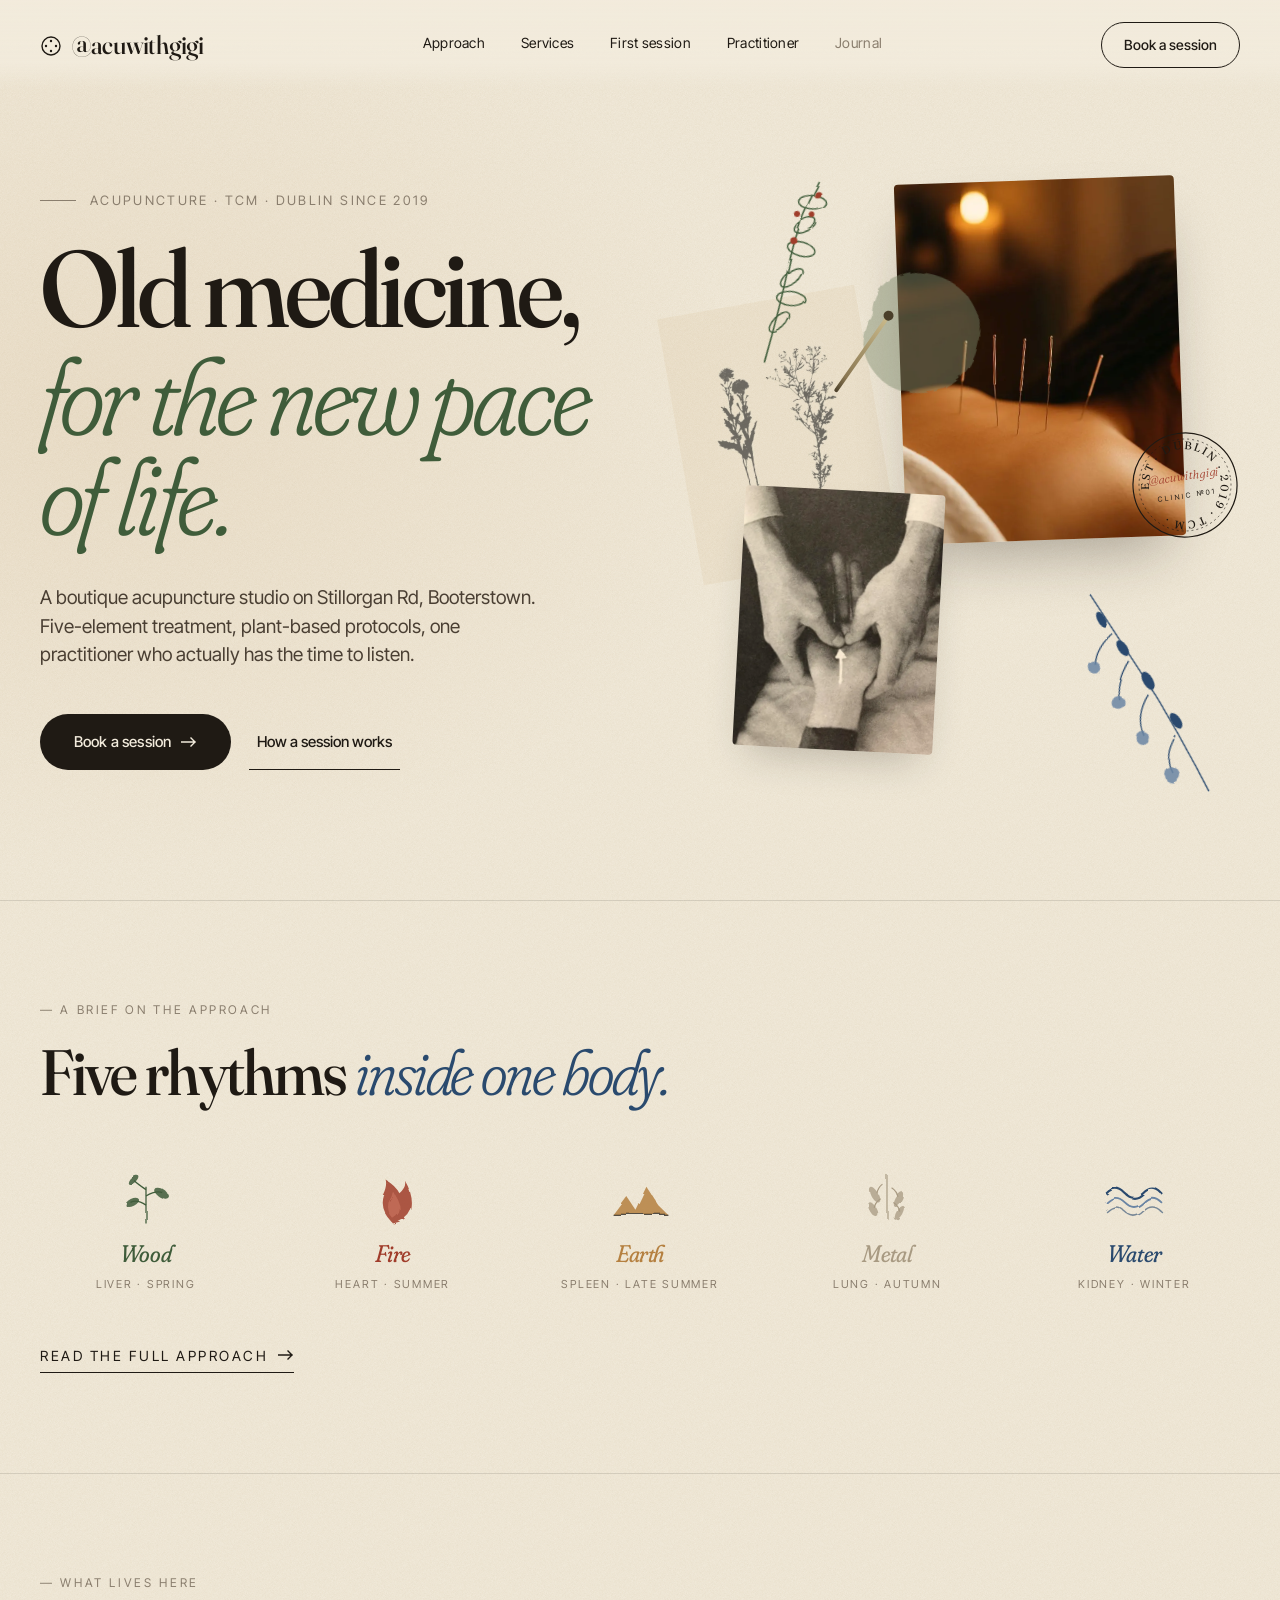
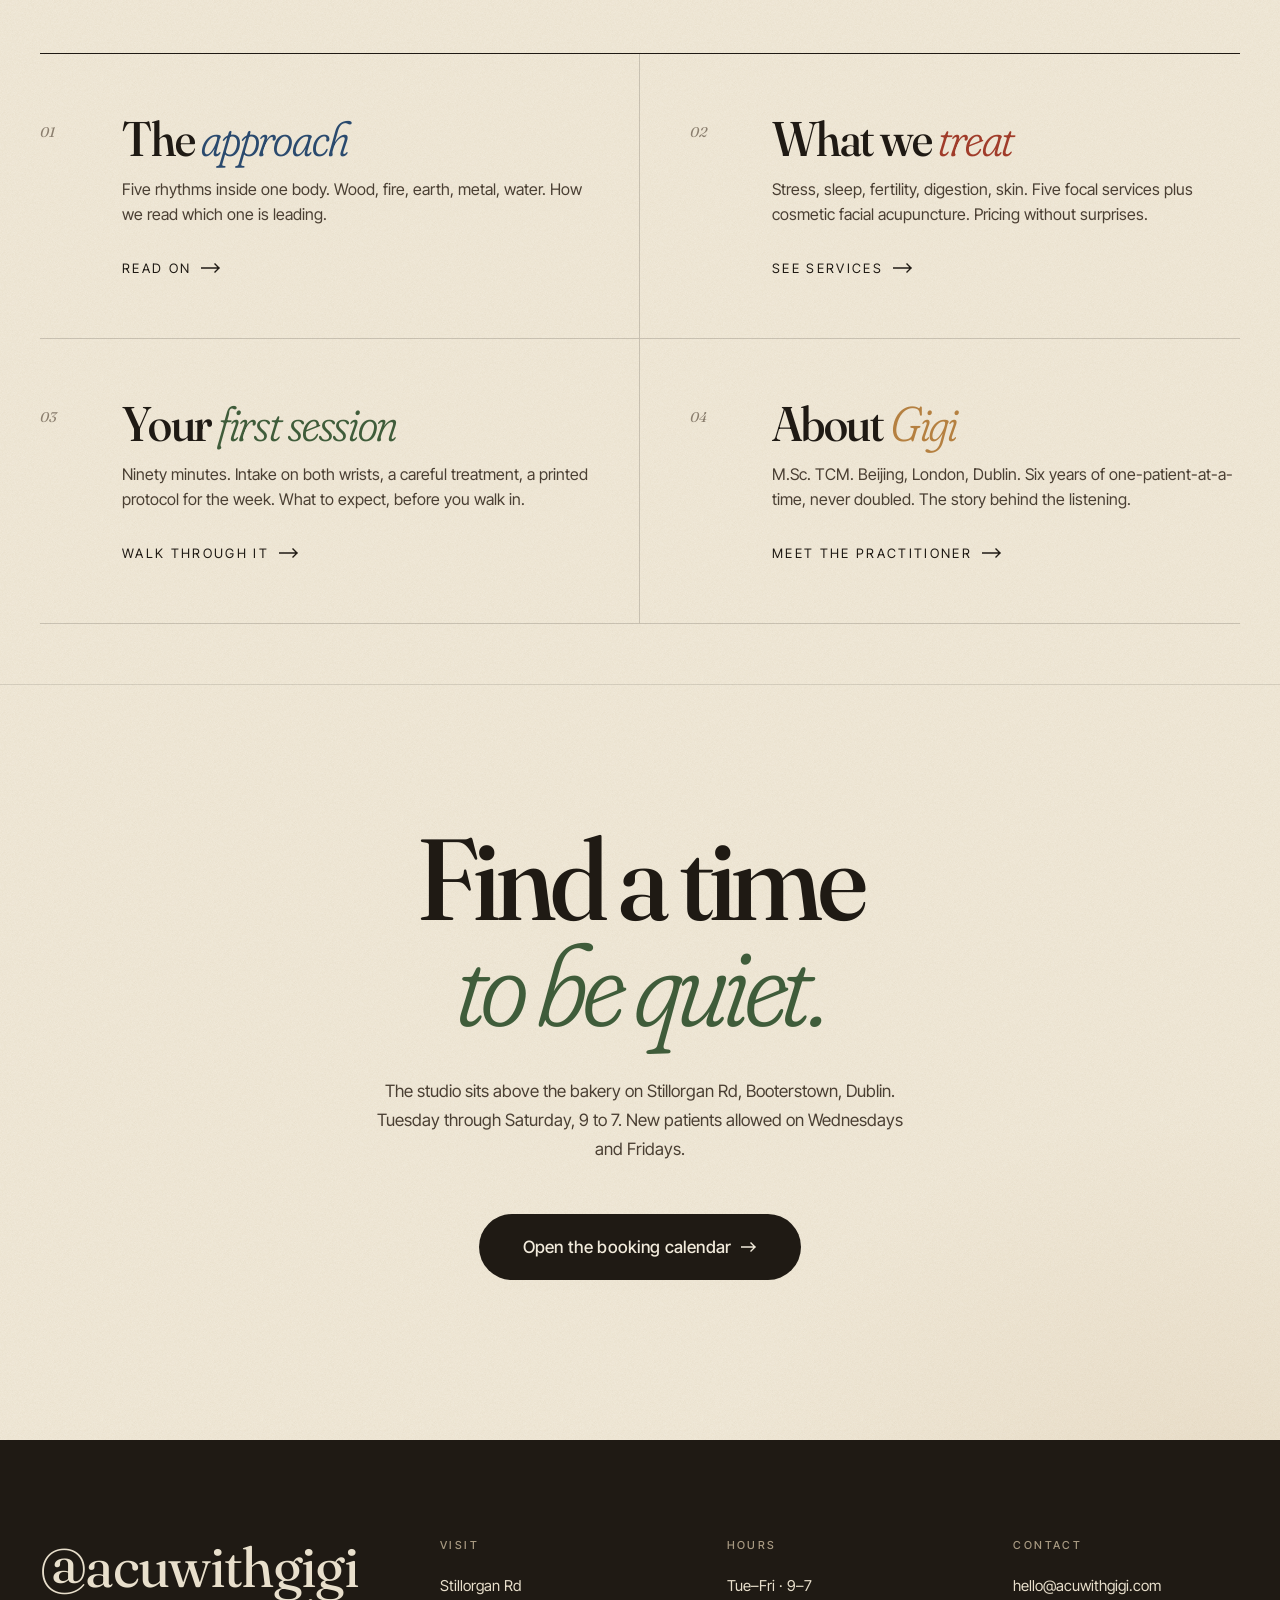
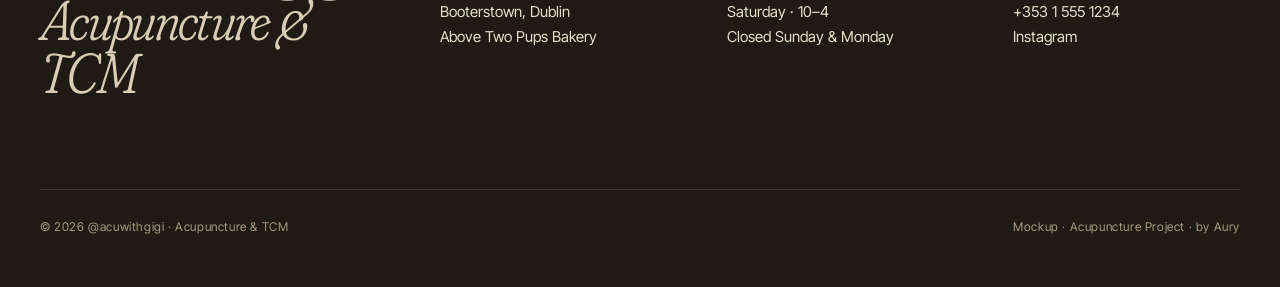
==== commit 709bd6d3: "real bio + address: Gigi Posada, AFPA Member, Stillorgan Rd Booterstown Dublin. Linktree CTA. remove" ====
--- a/index.html
+++ b/index.html
@@ -11,7 +11,7 @@
 <link rel="preload" as="image" href="img/hero-needles.jpg" fetchpriority="high">
 
 <!-- SEO -->
-<meta name="description" content="Boutique acupuncture and Traditional Chinese Medicine in Camden Street, Dublin 2. Five-element treatment, plant-based protocols, one practitioner. €110 first intake, €85 follow-up.">
+<meta name="description" content="Boutique acupuncture and Traditional Chinese Medicine in Stillorgan Rd, Booterstown, Dublin. Five-element treatment, plant-based protocols, one practitioner. €110 first intake, €85 follow-up.">
 <link rel="canonical" href="https://henrylopez-del.github.io/orion-acupuncture/">
 <meta name="robots" content="index, follow, max-image-preview:large">
 <meta name="author" content="Gigi · @acuwithgigi">
@@ -23,7 +23,7 @@
 <meta property="og:type" content="website">
 <meta property="og:url" content="https://henrylopez-del.github.io/orion-acupuncture/">
 <meta property="og:title" content="@acuwithgigi — Acupuncture in Dublin">
-<meta property="og:description" content="Old medicine for the new pace of life. A boutique TCM studio in Camden Street, Dublin 2.">
+<meta property="og:description" content="Old medicine for the new pace of life. A boutique TCM studio in Stillorgan Rd, Booterstown, Dublin.">
 <meta property="og:image" content="https://henrylopez-del.github.io/orion-acupuncture/img/hero-needles.jpg">
 <meta property="og:image:alt" content="Acupuncture needles in a back, warm candlelight, Dublin studio">
 <meta property="og:site_name" content="@acuwithgigi — Acupuncture & TCM Dublin">
@@ -32,18 +32,18 @@
 <!-- Twitter -->
 <meta name="twitter:card" content="summary_large_image">
 <meta name="twitter:title" content="@acuwithgigi — Acupuncture in Dublin">
-<meta name="twitter:description" content="Old medicine for the new pace of life. A boutique TCM studio in Camden Street, Dublin 2.">
+<meta name="twitter:description" content="Old medicine for the new pace of life. A boutique TCM studio in Stillorgan Rd, Booterstown, Dublin.">
 <meta name="twitter:image" content="https://henrylopez-del.github.io/orion-acupuncture/img/hero-needles.jpg">
 
 <!-- Geo -->
 <meta name="geo.region" content="IE-L">
 <meta name="geo.placename" content="Dublin, Ireland">
-<meta name="geo.position" content="53.3346;-6.2654">
-<meta name="ICBM" content="53.3346, -6.2654">
+<meta name="geo.position" content="53.3070;-6.1981">
+<meta name="ICBM" content="53.3070, -6.1981">
 
 <!-- Structured Data: LocalBusiness -->
 <script type="application/ld+json">
-{"@context":"https://schema.org","@type":["MedicalBusiness","HealthAndBeautyBusiness"],"@id":"https://henrylopez-del.github.io/orion-acupuncture/#business","name":"@acuwithgigi — Acupuncture & TCM","alternateName":["acuwithgigi","Orion Acupuncture"],"description":"Boutique acupuncture and Traditional Chinese Medicine studio in Camden Street, Dublin 2. Five-element treatment, plant-based protocols, one practitioner.","url":"https://henrylopez-del.github.io/orion-acupuncture/","logo":"https://henrylopez-del.github.io/orion-acupuncture/favicon.svg","image":["https://henrylopez-del.github.io/orion-acupuncture/img/hero-needles.jpg","https://henrylopez-del.github.io/orion-acupuncture/img/hero-hands.jpg"],"telephone":"+35315551234","email":"hello@acuwithgigi.com","priceRange":"€€","currenciesAccepted":"EUR","paymentAccepted":["Cash","Credit Card","Insurance"],"medicalSpecialty":["Acupuncture","TraditionalChineseMedicine"],"address":{"@type":"PostalAddress","streetAddress":"14a Camden Street Lower","addressLocality":"Dublin","postalCode":"D02 XR89","addressRegion":"Leinster","addressCountry":"IE"},"geo":{"@type":"GeoCoordinates","latitude":53.3346,"longitude":-6.2654},"hasMap":"https://www.google.com/maps/place/Camden+Street+Lower,+Dublin/@53.3346,-6.2654,17z","areaServed":[{"@type":"City","name":"Dublin"},{"@type":"AdministrativeArea","name":"County Dublin"},{"@type":"Country","name":"Ireland"}],"openingHoursSpecification":[{"@type":"OpeningHoursSpecification","dayOfWeek":["Tuesday","Wednesday","Thursday","Friday"],"opens":"09:00","closes":"19:00"},{"@type":"OpeningHoursSpecification","dayOfWeek":"Saturday","opens":"10:00","closes":"16:00"}],"founder":{"@type":"Person","name":"Gigi","jobTitle":"Acupuncturist","honorificSuffix":"M.Sc. TCM"},"employee":{"@type":"Person","name":"Gigi","honorificSuffix":"M.Sc. TCM"},"sameAs":["https://instagram.com/acuwithgigi"],"potentialAction":{"@type":"ReserveAction","target":"https://henrylopez-del.github.io/orion-acupuncture/book.html","name":"Book a session"},"hasOfferCatalog":{"@type":"OfferCatalog","name":"Acupuncture services","itemListElement":[{"@type":"Offer","itemOffered":{"@type":"Service","name":"First intake (90 min)","serviceType":"Acupuncture intake"},"price":"110","priceCurrency":"EUR"},{"@type":"Offer","itemOffered":{"@type":"Service","name":"Follow-up acupuncture (45 min)","serviceType":"Acupuncture"},"price":"85","priceCurrency":"EUR"},{"@type":"Offer","itemOffered":{"@type":"Service","name":"Fertility support (60 min)","serviceType":"Acupuncture - fertility"},"price":"95","priceCurrency":"EUR"},{"@type":"Offer","itemOffered":{"@type":"Service","name":"Facial rejuvenation (75 min)","serviceType":"Cosmetic acupuncture"},"price":"120","priceCurrency":"EUR"}]},"knowsLanguage":["en","ga","zh"]}
+{"@context":"https://schema.org","@type":["MedicalBusiness","HealthAndBeautyBusiness"],"@id":"https://henrylopez-del.github.io/orion-acupuncture/#business","name":"@acuwithgigi — Acupuncture & TCM","alternateName":["acuwithgigi","Orion Acupuncture"],"description":"Boutique acupuncture and Traditional Chinese Medicine studio in Stillorgan Rd, Booterstown, Dublin. Five-element treatment, plant-based protocols, one practitioner.","url":"https://henrylopez-del.github.io/orion-acupuncture/","logo":"https://henrylopez-del.github.io/orion-acupuncture/favicon.svg","image":["https://henrylopez-del.github.io/orion-acupuncture/img/hero-needles.jpg","https://henrylopez-del.github.io/orion-acupuncture/img/hero-hands.jpg"],"priceRange":"€€","currenciesAccepted":"EUR","paymentAccepted":["Cash","Credit Card","Insurance"],"medicalSpecialty":["Acupuncture","TraditionalChineseMedicine"],"address":{"@type":"PostalAddress","streetAddress":"Stillorgan Rd","addressLocality":"Booterstown, Dublin","postalCode":"","addressRegion":"Leinster","addressCountry":"IE"},"geo":{"@type":"GeoCoordinates","latitude":53.3070,"longitude":-6.1981},"hasMap":"https://www.google.com/maps/place/Stillorgan+Rd,+Booterstown,+Dublin/@53.3070,-6.1981,17z","areaServed":[{"@type":"City","name":"Dublin"},{"@type":"AdministrativeArea","name":"County Dublin"},{"@type":"Country","name":"Ireland"}],"openingHoursSpecification":[{"@type":"OpeningHoursSpecification","dayOfWeek":["Tuesday","Wednesday","Thursday","Friday"],"opens":"09:00","closes":"19:00"},{"@type":"OpeningHoursSpecification","dayOfWeek":"Saturday","opens":"10:00","closes":"16:00"}],"founder":{"@type":"Person","name":"Gigi Posada","jobTitle":"Acupuncturist","honorificSuffix":"M.Sc. TCM"},"employee":{"@type":"Person","name":"Gigi Posada","honorificSuffix":"M.Sc. TCM"},"sameAs":["https://instagram.com/acuwithgigi"],"potentialAction":{"@type":"ReserveAction","target":"https://henrylopez-del.github.io/orion-acupuncture/book.html","name":"Book a session"},"hasOfferCatalog":{"@type":"OfferCatalog","name":"Acupuncture services","itemListElement":[{"@type":"Offer","itemOffered":{"@type":"Service","name":"First intake (90 min)","serviceType":"Acupuncture intake"},"price":"110","priceCurrency":"EUR"},{"@type":"Offer","itemOffered":{"@type":"Service","name":"Follow-up acupuncture (45 min)","serviceType":"Acupuncture"},"price":"85","priceCurrency":"EUR"},{"@type":"Offer","itemOffered":{"@type":"Service","name":"Fertility support (60 min)","serviceType":"Acupuncture - fertility"},"price":"95","priceCurrency":"EUR"},{"@type":"Offer","itemOffered":{"@type":"Service","name":"Facial rejuvenation (75 min)","serviceType":"Cosmetic acupuncture"},"price":"120","priceCurrency":"EUR"}]},"knowsLanguage":["en","ga","zh"]}
 </script>
 
 <!-- Structured Data: WebSite -->
@@ -100,7 +100,7 @@
           Old medicine,
           <span class="line2">for the new pace of life.</span>
         </h1>
-        <p class="hero-sub">A boutique acupuncture studio in Camden Street. Five-element treatment, plant-based protocols, one practitioner who actually has the time to listen.</p>
+        <p class="hero-sub">A boutique acupuncture studio on Stillorgan Rd, Booterstown. Five-element treatment, plant-based protocols, one practitioner who actually has the time to listen.</p>
         <div class="hero-ctas">
           <a href="book.html" class="btn-primary">
             Book a session
@@ -305,23 +305,6 @@
   </div>
 </section>
 
-<!-- TESTIMONIALS -->
-<section class="testimonials">
-  <div class="wrap">
-    <div class="test-label">— What patients say</div>
-    <div class="test-grid">
-      <div class="test-card">
-        <p class="test-quote">"I came in for a frozen shoulder and left with my sleep back. <em>I'm still not entirely sure how she did it.</em>"</p>
-        <p class="test-attr">Niamh K. · Ranelagh · 3 sessions</p>
-      </div>
-      <div class="test-card">
-        <p class="test-quote">"Three years of cycle issues, twelve weeks of treatment, and I'm pregnant. <em>It's the needles. It's also the listening.</em>"</p>
-        <p class="test-attr">Sarah M. · Stoneybatter · 12 sessions</p>
-      </div>
-    </div>
-  </div>
-</section>
-
 <!-- BOOK -->
 <section class="book with-border">
   <div class="wrap">
@@ -329,7 +312,7 @@
       Find a time
       <em>to be quiet.</em>
     </h2>
-    <p class="book-details">The studio sits above the bakery on Camden Street, Dublin 2. Tuesday through Saturday, 9 to 7. New patients allowed on Wednesdays and Fridays.</p>
+    <p class="book-details">The studio sits above the bakery on Stillorgan Rd, Booterstown, Dublin. Tuesday through Saturday, 9 to 7. New patients allowed on Wednesdays and Fridays.</p>
     <a href="book.html" class="btn-primary">
       Open the booking calendar
       <svg width="16" height="10" viewBox="0 0 16 10"><path d="M0 5h14M10 1l4 4-4 4" stroke="currentColor" stroke-width="1.4" fill="none" stroke-linecap="square"/></svg>
@@ -347,7 +330,7 @@
       </div>
       <div class="foot-col">
         <h4>Visit</h4>
-        <p>14a Camden Street Lower<br>Dublin 2 · D02 XR89<br>Above Two Pups Bakery</p>
+        <p>Stillorgan Rd<br>Booterstown, Dublin<br>Above Two Pups Bakery</p>
       </div>
       <div class="foot-col">
         <h4>Hours</h4>
